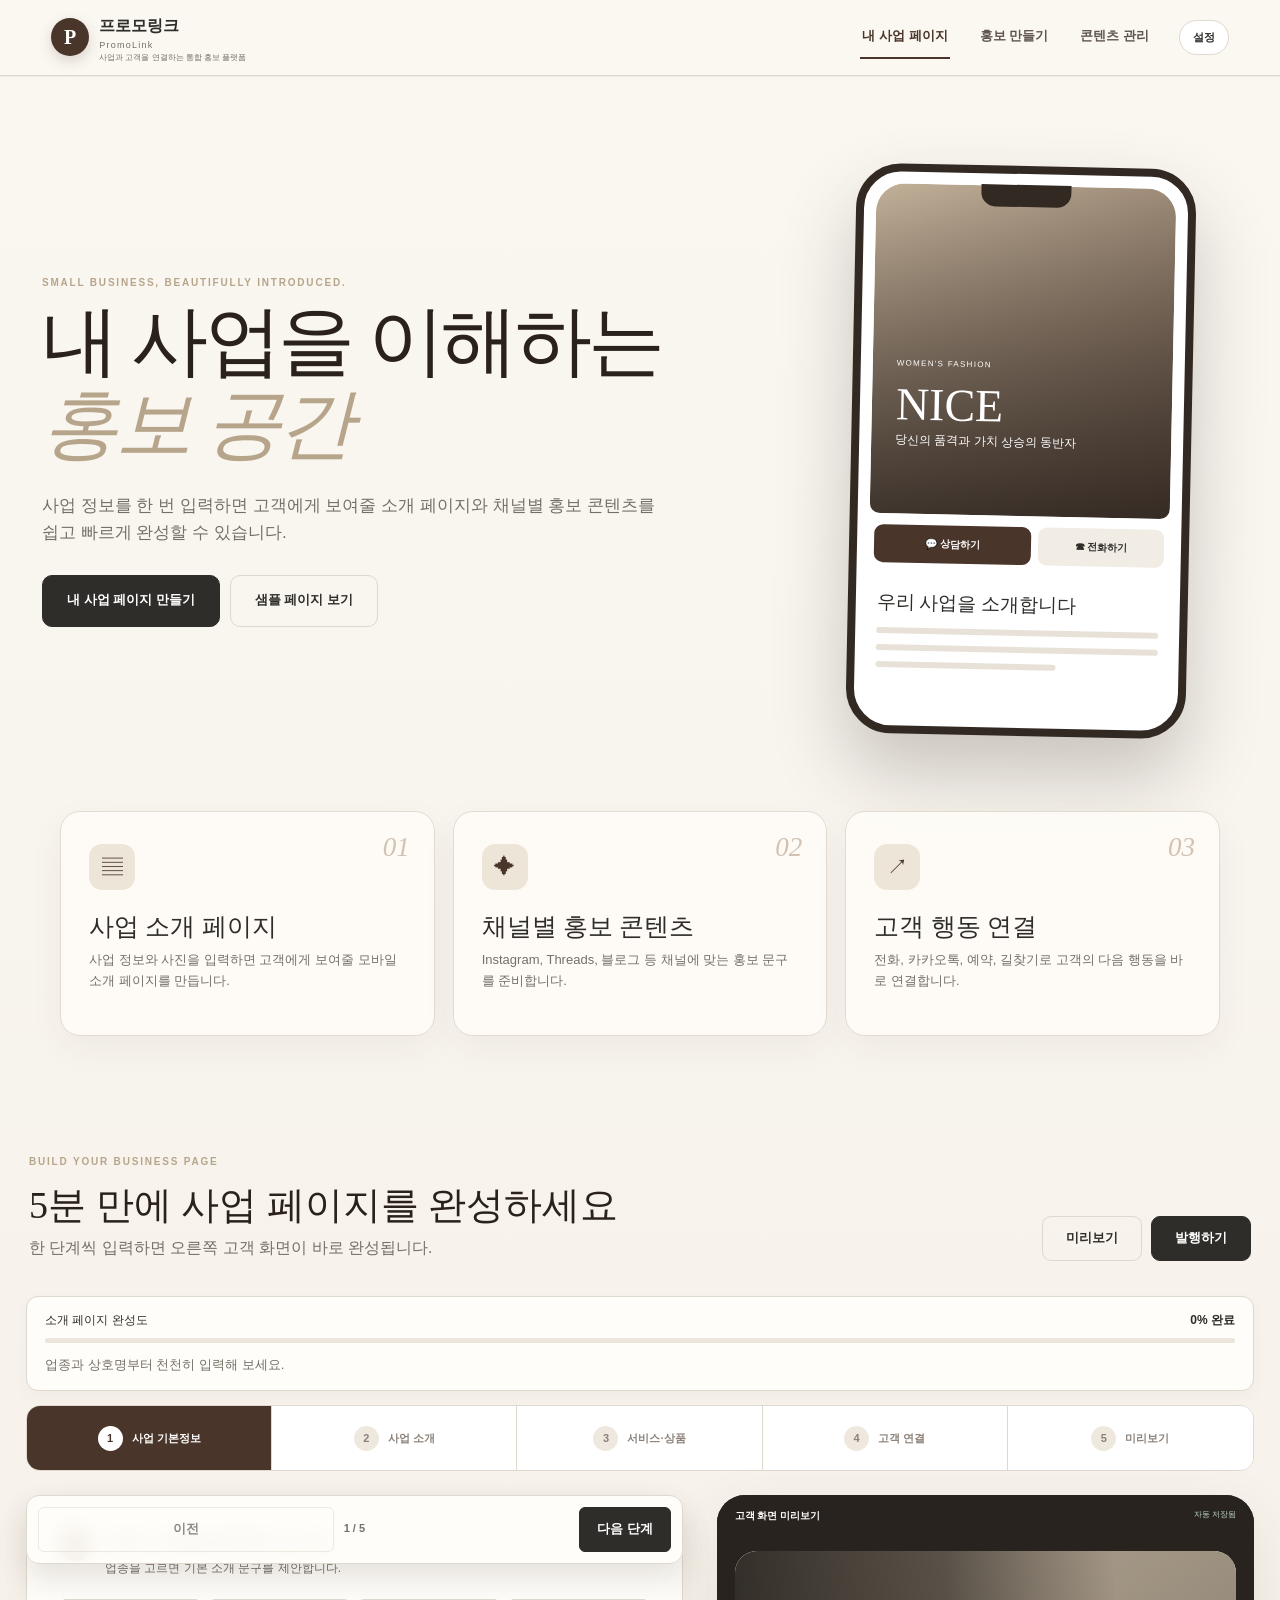
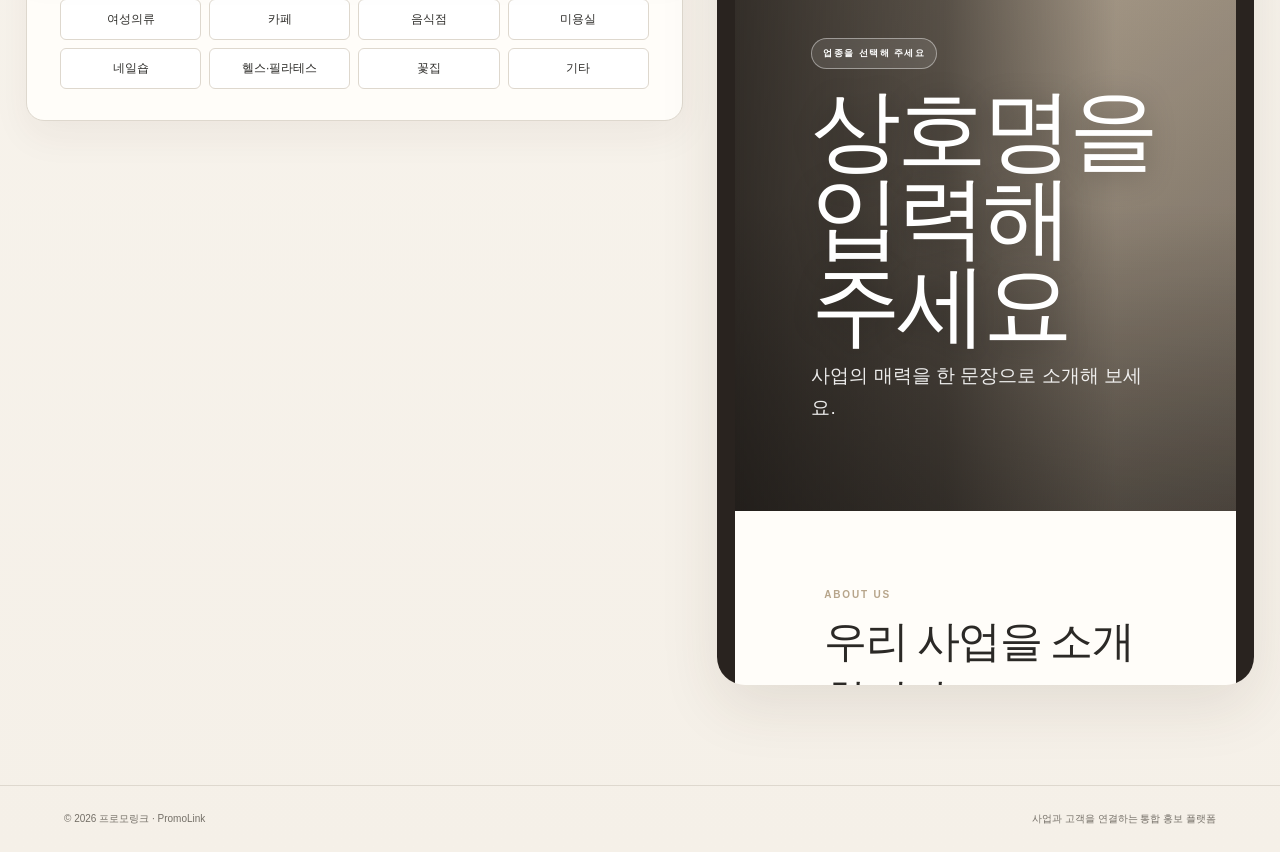
==== nice-ph-new/index.html @ 9e0d345d "프로모링크 직접 개편본" ====
<!doctype html>
<html lang="ko">
<head>
  <meta charset="utf-8">
  <meta name="viewport" content="width=device-width, initial-scale=1">
  <meta name="description" content="사업 페이지 제작부터 홍보 콘텐츠 작성, 채널별 배포 준비와 고객 연결까지 관리하는 소상공인 통합 홍보 플랫폼입니다.">
  <title>프로모링크 | 사업과 고객을 연결하는 통합 홍보 플랫폼</title>
  <link rel="stylesheet" href="style.css">
</head>
<body>
  <header class="site-header" id="adminHeader">
    <a class="brand" href="#business" aria-label="프로모링크"><span class="brand-mark">P</span><span><strong>프로모링크</strong><small>PromoLink</small><em>사업과 고객을 연결하는 통합 홍보 플랫폼</em></span></a>
    <nav class="header-nav" aria-label="관리자 메뉴">
      <a href="#business" data-route="business">내 사업 페이지</a>
      <a href="#promotion" data-route="promotion">홍보 만들기</a>
      <a href="#posts" data-route="posts">콘텐츠 관리</a>
      <button type="button" class="nav-settings" id="openSettings" aria-label="설정 열기">설정</button>
    </nav>
  </header>

  <div class="completion-bar" id="completionBar" hidden>
    <a class="brand compact" href="#preview"><span class="brand-mark">P</span><strong>프로모링크</strong></a>
    <span class="preview-status"><i></i> 관리자 미리보기 · 아직 공개되지 않았습니다</span>
    <div class="completion-actions">
      <button type="button" class="button" id="backToEditor">편집으로 돌아가기</button>
    </div>
  </div>
  <header class="public-header" id="publicHeader" hidden>
    <a class="public-brand" href="#publicTop"><span class="footer-logo-mark" id="publicLogoMark">P</span><strong id="publicBrandName">프로모링크</strong></a>
    <nav aria-label="고객용 메뉴"><a href="#previewAbout">소개</a><a href="#previewProductsSection">상품·서비스</a><a href="#previewNewsSection">소식</a><a href="#previewInfoSection">이용 안내</a></nav>
  </header>

  <main>
    <section class="admin-view business-view" id="businessView">
      <section class="intro">
        <div>
          <p class="eyebrow">Small business, beautifully introduced.</p>
          <h1>내 사업을 이해하는<br><em>홍보 공간</em></h1>
          <p>사업 정보를 한 번 입력하면 고객에게 보여줄 소개 페이지와 채널별 홍보 콘텐츠를 쉽고 빠르게 완성할 수 있습니다.</p>
          <div class="hero-buttons"><a class="button" href="#builder">내 사업 페이지 만들기</a><a class="button secondary" href="#preview">샘플 페이지 보기</a></div>
        </div>
        <div class="hero-phone" aria-label="완성될 사업 페이지 예시">
          <div class="phone-speaker"></div>
          <div class="phone-hero"><span>WOMEN'S FASHION</span><strong>NICE</strong><p>당신의 품격과 가치 상승의 동반자</p></div>
          <div class="phone-actions"><span>💬 상담하기</span><span>☎ 전화하기</span></div>
          <div class="phone-copy"><b>우리 사업을 소개합니다</b><i></i><i></i><i class="short"></i></div>
        </div>
      </section>

      <section class="value-section" aria-label="프로모링크 핵심 기능">
        <article><span>01</span><div class="value-icon">▤</div><h2>사업 소개 페이지</h2><p>사업 정보와 사진을 입력하면 고객에게 보여줄 모바일 소개 페이지를 만듭니다.</p></article>
        <article><span>02</span><div class="value-icon">✦</div><h2>채널별 홍보 콘텐츠</h2><p>Instagram, Threads, 블로그 등 채널에 맞는 홍보 문구를 준비합니다.</p></article>
        <article><span>03</span><div class="value-icon">↗</div><h2>고객 행동 연결</h2><p>전화, 카카오톡, 예약, 길찾기로 고객의 다음 행동을 바로 연결합니다.</p></article>
      </section>

      <section class="builder" id="builder">
        <header class="section-heading">
          <div><p class="eyebrow">BUILD YOUR BUSINESS PAGE</p><h2>5분 만에 사업 페이지를 완성하세요</h2><p>한 단계씩 입력하면 오른쪽 고객 화면이 바로 완성됩니다.</p></div>
          <div class="utility-actions">
            <button type="button" class="button secondary" id="viewCompletedPage">미리보기</button>
            <button type="button" class="button" id="openPublish">발행하기</button>
          </div>
        </header>
        <div class="progress-card"><div><span>소개 페이지 완성도</span><strong id="progressPercent">0% 완료</strong></div><div class="progress-track"><i id="progressBar"></i></div><small id="progressHint">업종과 상호명을 입력하면 시작됩니다.</small></div>
        <nav class="editor-stepper" id="editorStepper" aria-label="사업 페이지 만들기 단계">
          <button type="button" class="active" data-step-target="1"><b>1</b><span>사업 기본정보</span></button>
          <button type="button" data-step-target="2"><b>2</b><span>사업 소개</span></button>
          <button type="button" data-step-target="3"><b>3</b><span>서비스·상품</span></button>
          <button type="button" data-step-target="4"><b>4</b><span>고객 연결</span></button>
          <button type="button" data-step-target="5"><b>5</b><span>미리보기</span></button>
        </nav>

        <div class="workspace">
          <form class="editor" id="businessForm">
            <section class="form-section" data-editor-step="1">
              <div class="form-title"><span>01</span><div><h3>어떤 사업을 운영하시나요?</h3><p>업종을 고르면 기본 소개 문구를 제안합니다.</p></div></div>
              <fieldset class="choice-grid" id="industryOptions"><legend class="sr-only">업종</legend></fieldset>
            </section>

            <section class="form-section" data-editor-step="2" hidden>
              <div class="form-title"><span>02</span><div><h3>사업의 첫인상을 적어주세요</h3><p>고객이 가장 먼저 보게 되는 정보입니다.</p></div></div>
              <button type="button" class="interview-entry" id="aiInterview"><span>✦</span><strong>질문에 답하며 소개 작성하기</strong><small>AI 인터뷰 체험 · 규칙 기반</small></button>
              <div class="field-grid two">
                <label class="field"><span>상호명 <b>*</b></span><input name="businessName" maxlength="40" placeholder="예: NICE"></label>
                <label class="field"><span>한 줄 소개</span><input name="tagline" maxlength="90" placeholder="사업의 매력을 한 문장으로"></label>
              </div>
              <label class="field"><span>사업 소개</span><textarea name="description" rows="5" placeholder="경험, 전문 분야, 고객에게 전하고 싶은 이야기를 적어주세요."></textarea></label>
              <label class="upload-field"><span>대표 이미지</span><span class="upload-box">＋ <strong>사진 선택</strong><small>긴 변 1600px 이하로 자동 최적화</small></span><input type="file" id="heroImageFile" accept="image/*"></label>
              <div class="image-control" id="heroImageControl" hidden><img id="heroThumb" alt=""><select id="heroImageFit"><option value="cover">화면 채우기</option><option value="contain">전체 이미지 보기</option><option value="original">원본 비율</option></select><button type="button" data-remove-image="hero">삭제</button></div>
              <label class="upload-field"><span>서브 이미지 <small>(여러 장)</small></span><span class="upload-box">＋ <strong>사진 여러 장 선택</strong><small>각 이미지의 표시 방식을 선택할 수 있습니다.</small></span><input type="file" id="subImageFiles" accept="image/*" multiple></label>
              <div class="image-list" id="subImageList"></div>
              <p class="status-note" id="imageOptimizationStatus" role="status">업로드 이미지는 자동으로 최적화됩니다.</p>
              <label class="upload-field"><span>업체 로고 <small>(선택)</small></span><span class="upload-box">＋ <strong>로고 선택</strong><small>미등록 시 업체명 첫 글자로 자동 생성</small></span><input type="file" id="logoImageFile" accept="image/*"></label>
              <div class="image-control" id="logoImageControl" hidden><img id="logoThumb" alt="업체 로고"><button type="button" data-remove-image="logo">삭제</button></div>
            </section>

            <section class="form-section" data-editor-step="3" hidden>
              <div class="form-title"><span>03</span><div><h3>주요 상품 또는 서비스</h3><p>필요한 만큼 추가하고 순서를 바꿀 수 있습니다.</p></div></div>
              <div id="productFields"></div>
              <button type="button" class="add-button" id="addProduct">＋ 상품 추가</button>
            </section>

            <section class="form-section" data-editor-step="3" hidden>
              <div class="form-title"><span>04</span><div><h3>우리 사업의 강점</h3><p>고객이 선택해야 할 이유를 짧게 적어주세요.</p></div></div>
              <div class="suggestion-chips" id="strengthSuggestions"><button type="button" data-strength-suggestion="오랜 경험">오랜 경험</button><button type="button" data-strength-suggestion="합리적인 가격">합리적인 가격</button><button type="button" data-strength-suggestion="맞춤 서비스">맞춤 서비스</button><button type="button" data-strength-suggestion="빠른 응대">빠른 응대</button></div>
              <div id="strengthFields"></div>
              <button type="button" class="add-button" id="addStrength">＋ 강점 추가</button>
            </section>

            <section class="form-section" data-editor-step="4" hidden>
              <div class="form-title"><span>05</span><div><h3>이용 안내</h3><p>입력하지 않은 정보는 고객 페이지에 표시하지 않습니다.</p></div></div>
              <div class="field-grid two">
                <label class="field"><span>주소</span><input name="address" placeholder="서울시 중구 ..."></label>
                <label class="field"><span>전화번호</span><input name="phone" type="tel" placeholder="02-1234-5678"></label>
                <label class="field"><span>서비스 지역</span><input name="serviceArea" placeholder="예: 서울 전 지역 / 전국 택배"></label>
                <label class="field"><span>대표자명</span><input name="representativeName" placeholder="예: 김나이스"></label>
                <label class="field"><span>사업자등록번호</span><input name="businessNumber" placeholder="000-00-00000"></label>
              </div>
              <div class="hours-editor">
                <span>영업시간</span>
                <div class="field-grid two">
                  <label class="field"><small>오픈</small><input name="openTime" type="time"></label>
                  <label class="field"><small>마감</small><input name="closeTime" type="time"></label>
                </div>
                <label class="check"><input name="closesNextDay" type="checkbox"><span>마감 시간이 다음날 새벽입니다</span></label>
                <label class="field"><small>추가 안내</small><input name="hoursNote" placeholder="예: 일요일 휴무"></label>
              </div>
            </section>

            <section class="form-section" data-editor-step="4" hidden>
              <div class="form-title"><span>06</span><div><h3>고객 행동 버튼</h3><p>종류를 고르면 아이콘과 기본 이름을 자동으로 제안합니다.</p></div></div>
              <div class="action-recommendation"><div><strong>업종 추천 조합</strong><p id="actionRecommendationText">업종을 선택하면 고객에게 필요한 버튼을 추천합니다.</p></div><button type="button" class="button secondary" id="applyActionRecommendation">추천 적용</button></div>
              <div id="actionFields"></div>
              <button type="button" class="add-button" id="addAction">＋ 연결 버튼 추가 <small>최대 5개</small></button>
              <p class="field-help">대표 버튼 1개와 보조 버튼 최대 4개가 고객 페이지에 한 번만 표시됩니다.</p>
            </section>

            <section class="form-section final-step" data-editor-step="5" hidden>
              <div class="form-title"><span>05</span><div><h3>고객에게 보일 페이지를 확인하세요</h3><p>오른쪽 화면에서 전체 구성을 확인한 뒤 미리보기 또는 발행을 선택하세요.</p></div></div>
              <div class="final-summary"><strong id="finalBusinessName">내 사업 페이지</strong><p>필요한 내용은 이전 단계로 돌아가 바로 수정할 수 있습니다.</p><button type="button" class="button full" id="mobilePreviewButton">전체 화면 미리보기</button></div>
            </section>
            <div class="step-actions"><button type="button" class="button secondary" id="previousEditorStep">이전</button><span id="editorStepStatus">1 / 5</span><button type="button" class="button" id="nextEditorStep">다음 단계</button></div>
          </form>

          <aside class="preview-panel">
            <div class="preview-toolbar"><strong>고객 화면 미리보기</strong><small id="saveStatus">자동 저장됨</small></div>
            <div class="device-frame">
            <article class="landing-preview" id="landingPreview">
              <section class="preview-hero">
                <span id="publicTop"></span><div class="preview-hero-image placeholder" id="previewHeroImage"></div><div class="hero-shade"></div>
                <div class="preview-hero-content"><span id="previewIndustry">업종을 선택해 주세요</span><h2 id="previewName">상호명을 입력해 주세요</h2><p id="previewTagline">사업의 매력을 한 문장으로 소개해 보세요.</p></div>
              </section>
              <section class="quick-connect" id="previewCtaSection" hidden>
                <div class="quick-connect-heading"><div><p class="preview-kicker">QUICK CONNECT</p><h3>원하는 방법으로 바로 연결하세요</h3></div><span id="actionCountBadge">0개의 연결</span></div>
                <div class="cta-buttons" id="previewCtas"></div>
              </section>
              <section class="preview-section" id="previewAbout"><p class="preview-kicker">ABOUT US</p><h3>우리 사업을 소개합니다</h3><p class="preline" id="previewDescription"></p></section>
              <section class="preview-gallery" id="previewGallery" hidden></section>
              <section class="preview-section" id="previewProductsSection"><p class="preview-kicker">PRODUCTS &amp; SERVICES</p><h3>주요 상품 및 서비스</h3><div class="product-cards" id="previewProductCards"></div></section>
              <section class="preview-section" id="previewStrengthsSection"><p class="preview-kicker">WHY CHOOSE US</p><h3>우리의 특별한 강점</h3><div class="strength-list" id="previewStrengths"></div></section>
              <section class="preview-section news-section" id="previewNewsSection"><p class="preview-kicker">NEWS</p><div class="title-row"><h3>새로운 소식</h3><button type="button" class="text-button" id="openBoard">소식 더 보기 →</button></div><div class="post-cards" id="previewPostCards"></div></section>
              <section class="preview-section" id="previewInfoSection"><p class="preview-kicker">INFORMATION</p><h3>이용 안내</h3><div class="info-list" id="previewInfo"></div></section>
              <footer class="customer-footer">
                <div class="footer-main">
                  <div class="footer-identity"><div class="footer-logo" id="previewFooterLogo"><span class="footer-logo-mark">P</span></div><div><strong id="previewFooterName">업체명</strong><p id="previewFooterTagline">내 사업을 필요한 고객에게 연결합니다</p></div></div>
                  <div class="footer-actions" id="previewFooterActions"></div>
                </div>
                <div class="footer-details" id="previewFooterDetails"></div>
                <div class="footer-legal"><span id="previewBusinessInfo"></span><span><span id="previewCopyright">© 2026 업체명. All rights reserved.</span><small class="made-with">Made with PromoLink</small></span></div>
              </footer>
              <div class="mobile-contact" id="mobileContact" hidden></div>
            </article>
            </div>
          </aside>
        </div>
      </section>
    </section>

    <section class="admin-view promotion-view" id="promotionView" hidden>
      <div class="page-shell">
        <header class="page-heading"><p class="eyebrow">PROMOLINK PROMOTION HUB</p><h1>사업 정보로 만드는<br><em>채널별 홍보글</em></h1><p>프로모링크로 고객에게 더 쉽게 연결하세요. 한 번 입력하고 채널에 맞는 문구와 사진을 준비할 수 있습니다.</p></header>
        <ol class="step-nav"><li class="active">1. 홍보 내용 입력</li><li>2. 채널별 결과 확인</li><li>3. 복사·게시·보관</li></ol>
        <section class="panel">
          <div class="form-title"><span>01</span><div><h2>무엇을 홍보하시나요?</h2><p>핵심만 적으면 현재 사업 정보를 함께 활용합니다.</p></div></div>
          <div class="field-grid two">
            <label class="field"><span>홍보 목적</span><select id="promoPurpose"><option>신상품 알리기</option><option>고객 문의</option><option>매장 방문</option><option>예약</option><option>이벤트</option><option>재방문</option><option>브랜드 소개</option></select></label>
            <label class="field"><span>흥미 유발 방식</span><select id="promoHook"><option>질문형</option><option>공감형</option><option>혜택형</option><option>비교형</option><option>후기형</option><option>한정형</option><option>이야기형</option></select></label>
            <label class="field"><span>대상 고객</span><input id="promoAudience" placeholder="예: 특별한 날의 드레스를 찾는 고객"></label>
          </div>
          <label class="field"><span>핵심 내용</span><textarea id="promoCore" rows="4" placeholder="꼭 알리고 싶은 내용을 적어주세요."></textarea></label>
          <div class="field-grid two">
            <label class="field"><span>상품 또는 서비스</span><input id="promoProduct" placeholder="예: 여름 신상 원피스"></label>
            <label class="field"><span>강조할 장점</span><input id="promoBenefit" placeholder="예: 체형별 맞춤 추천"></label>
            <label class="field"><span>행동 유도</span><input id="promoCta" placeholder="예: 지금 매장에 방문해 보세요"></label>
            <label class="field" hidden><span>사진 선택</span><select id="promoPhoto"><option value="">사진 없음</option></select></label>
          </div>
          <section class="promotion-photo-panel" aria-labelledby="promotionPhotoTitle">
            <div class="title-row"><div><p class="eyebrow">PROMOTION PHOTOS</p><h3 id="promotionPhotoTitle">홍보사진</h3><p>업로드하거나 이미 등록한 사진을 골라 채널별 홍보글에 함께 사용하세요.</p></div><strong id="promotionImageCapacity">0KB 사용</strong></div>
            <div class="promotion-photo-tools">
              <label class="upload-field compact-upload"><span>새 이미지 업로드</span><span class="upload-box">＋ <strong>여러 장 선택</strong><small>업로드 즉시 자동 압축</small></span><input type="file" id="promotionImageFiles" accept="image/*" multiple></label>
              <div class="source-picker"><label class="field"><span>기존 이미지 가져오기</span><select id="promotionImageSource"><option value="">이미지를 선택하세요</option></select></label><button type="button" class="button secondary" id="addPromotionSource">사진 추가</button></div>
            </div>
            <p class="status-note" id="promotionImageStatus" role="status">홍보사진은 대표 이미지, 순서, 설명과 함께 임시저장됩니다.</p>
            <div class="promotion-image-list" id="promotionImageList"></div>
          </section>
          <fieldset class="tone-options"><legend>말투 선택</legend><label><input type="radio" name="promoTone" value="친근하게" checked><span>친근하게</span></label><label><input type="radio" name="promoTone" value="전문적으로"><span>전문적으로</span></label><label><input type="radio" name="promoTone" value="감성적으로"><span>감성적으로</span></label><label><input type="radio" name="promoTone" value="간결하게"><span>간결하게</span></label><label><input type="radio" name="promoTone" value="판매 중심"><span>판매 중심</span></label></fieldset>
          <button type="button" class="button large" id="generatePromo">채널별 홍보글 만들기</button>
        </section>
        <section class="results-section">
          <div class="title-row"><div><p class="eyebrow">CHANNEL CONTENT</p><h2>채널별 결과</h2></div><span id="generationStatus">내용을 입력하고 홍보글을 만들어 보세요.</span></div>
          <div class="promo-grid" id="promoResults"></div>
          <div class="result-actions"><button type="button" class="button" id="savePromotion">홍보글 보관함에 저장</button></div>
        </section>
        <section class="panel archive-section"><div class="title-row"><div><p class="eyebrow">ARCHIVE</p><h2>홍보글 보관함</h2></div></div><div id="promotionArchive" class="archive-list"></div></section>
        <section class="panel comments-section">
          <div class="title-row"><div><p class="eyebrow">COMMENT CENTER</p><h2>댓글센터</h2></div><button type="button" class="button secondary" id="loadDemoComments">데모 댓글 불러오기</button></div>
          <p class="notice">외부 SNS 댓글 자동 수집은 플랫폼 계정 연결 후 제공될 예정입니다.</p>
          <div id="commentList" class="comment-list"></div>
        </section>
      </div>
    </section>

    <section class="admin-view posts-view" id="postsView" hidden>
      <div class="page-shell">
        <header class="page-heading"><p class="eyebrow">WEBSITE BOARD</p><h1>홈페이지 게시물 관리</h1><p>작성한 게시물은 저장 즉시 고객용 랜딩페이지 소식 영역에 반영됩니다.</p></header>
        <section class="panel">
          <div class="title-row"><div><h2>노출 카테고리</h2><p>고객 페이지에 보여줄 카테고리만 선택하세요.</p></div><div class="category-checks" id="categoryVisibility"></div></div>
        </section>
        <section class="panel post-editor-panel">
          <div class="form-title"><span>01</span><div><h2 id="postFormTitle">새 게시물 작성</h2><p>제목과 본문만으로도 저장할 수 있습니다.</p></div></div>
          <form id="postForm">
            <input type="hidden" id="postId">
            <div class="field-grid two">
              <label class="field"><span>카테고리</span><select id="postCategory"></select></label>
              <label class="field"><span>작성일</span><input id="postDate" type="date"></label>
            </div>
            <label class="field"><span>제목</span><input id="postTitle" required maxlength="100"></label>
            <label class="field"><span>본문</span><textarea id="postBody" rows="7"></textarea></label>
            <div class="field-grid two">
              <label class="upload-field"><span>대표 이미지</span><span class="upload-box">＋ <strong>사진 선택</strong></span><input type="file" id="postHeroFile" accept="image/*"></label>
              <label class="upload-field"><span>추가 이미지</span><span class="upload-box">＋ <strong>여러 장 선택</strong></span><input type="file" id="postExtraFiles" accept="image/*" multiple></label>
            </div>
            <div id="postImagePreview" class="image-list"></div>
            <div class="field-grid two">
              <label class="field"><span>버튼명</span><input id="postButtonLabel" placeholder="자세히 보기"></label>
              <label class="field"><span>연결 링크</span><input id="postButtonUrl" type="url" placeholder="https://"></label>
            </div>
            <label class="check"><input id="postPublic" type="checkbox" checked><span>고객 페이지에 공개</span></label>
            <div class="form-actions"><button class="button" type="submit">게시물 저장</button><button class="button secondary" type="button" id="cancelPostEdit">수정 취소</button><button class="text-button" type="button" id="loadSamplePosts">예시 게시물 불러오기</button></div>
          </form>
        </section>
        <section class="panel"><div class="title-row"><h2>저장된 게시물</h2><span id="postCount"></span></div><div id="postManagerList" class="manager-list"></div></section>
      </div>
    </section>

    <div class="modal" id="boardModal" hidden><div class="modal-card wide"><button class="modal-close" data-close-modal="boardModal" aria-label="닫기">×</button><p class="eyebrow">ALL NEWS</p><h2>전체 소식</h2><div class="category-tabs" id="boardTabs"></div><div class="post-cards all-posts" id="boardList"></div></div></div>
    <div class="modal" id="postDetailModal" hidden><article class="modal-card post-detail"><button class="modal-close" data-close-modal="postDetailModal" aria-label="닫기">×</button><div id="postDetail"></div></article></div>
    <div class="modal" id="publishModal" hidden><div class="modal-card"><button class="modal-close" data-close-modal="publishModal" aria-label="닫기">×</button><p class="eyebrow">PUBLISH TO WEBSITE</p><h2>홈페이지 게시판에 등록</h2><div class="field-grid two"><label class="field"><span>카테고리</span><select id="publishCategory"></select></label><label class="field"><span>게시일</span><input id="publishDate" type="date"></label></div><label class="field"><span>제목</span><input id="publishTitle"></label><label class="field"><span>대표 이미지</span><select id="publishPhoto"><option value="">사진 없음</option></select></label><label class="check"><input id="publishPublic" type="checkbox" checked><span>공개</span></label><div class="field-grid two"><label class="field"><span>행동 버튼명</span><input id="publishButtonLabel"></label><label class="field"><span>연결 링크</span><input id="publishButtonUrl"></label></div><button type="button" class="button full" id="confirmPublish">게시판에 등록</button></div></div>
    <div class="modal" id="interviewModal" hidden><div class="modal-card interview-modal-card"><button class="modal-close" data-close-modal="interviewModal" aria-label="닫기">×</button><p class="eyebrow">GUIDED INTERVIEW</p><h2>AI 인터뷰 체험</h2><p class="notice">실제 AI가 아닌 규칙 기반 인터뷰입니다. 다섯 질문의 답을 기존 입력란에 정리해 드립니다.</p><div class="interview-step" id="interviewStep"></div><div class="interview-navigation"><button type="button" class="button secondary" id="interviewPrev">이전</button><span id="interviewCounter">1 / 5</span><button type="button" class="button" id="interviewNext">다음</button></div></div></div>
    <div class="modal" id="pagePublishModal" hidden><div class="modal-card wide publish-page-modal"><button class="modal-close" data-close-modal="pagePublishModal" aria-label="닫기">×</button><p class="eyebrow">PUBLISH PAGE</p><h2>사업 페이지 발행</h2><div class="publish-layout"><div><div class="field-grid two"><label class="field"><span>페이지 제목</span><input id="pageTitle" maxlength="70"></label><label class="field"><span>핵심 키워드</span><input id="pageKeywords" placeholder="쉼표로 구분"></label></div><label class="field"><span>검색 설명</span><textarea id="pageDescription" rows="3" maxlength="160"></textarea></label><div class="field-grid two"><label class="field"><span>대표 이미지</span><select id="pagePublishImage"><option value="hero">현재 대표 이미지</option><option value="">이미지 없음</option></select></label><label class="field"><span>공개 범위</span><select id="pageVisibility"><option value="public">전체 공개</option><option value="unlisted">링크를 아는 사람만</option><option value="private">비공개</option></select></label></div><label class="field"><span>공개 주소 미리보기</span><input id="pageUrlPreview" readonly></label></div><aside class="publish-checklist"><h3>발행 전 체크리스트</h3><div id="publishChecklist"></div><p id="publishWarning" class="status-note"></p></aside></div><label class="check"><input id="publishDespiteMissing" type="checkbox"><span>누락 항목을 확인했으며 현재 내용으로 발행합니다.</span></label><button type="button" class="button full" id="confirmPagePublish">발행하기</button></div></div>
    <div class="modal" id="publishCompleteModal" hidden><div class="modal-card publish-complete"><p class="eyebrow">PUBLISHED</p><h2>사업 페이지를 발행했습니다</h2><p id="publishedUrlText" class="published-url"></p><div class="qr-wrap"><img id="publishedQr" alt="공개 페이지 QR 코드"><small>QR 코드는 브라우저에서 안전하게 생성했습니다.</small></div><div class="publish-complete-actions"><a class="button" id="openPublishedPage" target="_blank" rel="noopener">공개 페이지 열기</a><button type="button" class="button secondary" id="copyPublishedLink">링크 복사</button><button type="button" class="button secondary" id="continueEditing">계속 수정</button></div></div></div>
    <div class="modal" id="settingsModal" hidden><div class="modal-card settings-modal"><button class="modal-close" data-close-modal="settingsModal" aria-label="닫기">×</button><p class="eyebrow">SETTINGS</p><h2>설정</h2><section class="settings-section"><h3>데이터 관리</h3><p>현재 브라우저에 저장된 작업을 백업하거나 복원할 수 있습니다.</p><div class="settings-actions"><button type="button" class="button secondary" id="saveDraft">지금 임시저장</button><button type="button" class="button secondary" id="loadSample">NICE 샘플 불러오기</button><button type="button" class="button secondary" id="exportData">JSON 백업</button><button type="button" class="button secondary" id="importData">JSON 불러오기</button><input type="file" id="importDataFile" accept=".json,application/json" hidden><button type="button" class="text-button danger" id="resetAll">전체 데이터 초기화</button></div><p class="notice">모든 데이터는 현재 브라우저의 localStorage에 저장됩니다. 다른 기기와 자동 동기화되지 않습니다.</p></section></div></div>
  </main>
  <nav class="mobile-admin-nav" aria-label="모바일 관리자 메뉴"><a href="#business" data-route="business"><span>⌂</span>사업 페이지</a><a href="#promotion" data-route="promotion"><span>✦</span>홍보 만들기</a><a href="#posts" data-route="posts"><span>▤</span>콘텐츠</a><button type="button" data-open-settings><span>⚙</span>설정</button></nav>
  <footer class="site-footer"><span>© 2026 프로모링크 · PromoLink</span><span>사업과 고객을 연결하는 통합 홍보 플랫폼</span></footer>
  <div class="toast" id="toast" role="status" aria-live="polite"></div>
  <script src="app.js"></script>
</body>
</html>
---- nice-ph-new/style.css ----
:root{--ivory:#f7f3ec;--paper:#fffdf9;--beige:#dfd2bf;--sand:#b7a58b;--charcoal:#2e2d2a;--muted:#746f67;--line:#ded8ce;--green:#355c4d;--danger:#9d4b43;--shadow:0 20px 55px rgba(50,44,35,.10);--radius:14px}
*{box-sizing:border-box}html{scroll-behavior:smooth}body{margin:0;background:var(--ivory);color:var(--charcoal);font-family:Arial,"Noto Sans KR",sans-serif;line-height:1.6}button,input,textarea,select{font:inherit;color:inherit}button,a{transition:.18s ease}button{cursor:pointer}button:disabled{cursor:not-allowed;opacity:.55}a{color:inherit;text-decoration:none}.sr-only{position:absolute;width:1px;height:1px;padding:0;margin:-1px;overflow:hidden;clip:rect(0,0,0,0);white-space:nowrap;border:0}[hidden]{display:none!important}
.site-header,.completion-bar{position:sticky;top:0;z-index:40;display:flex;align-items:center;justify-content:space-between;min-height:72px;padding:10px clamp(18px,4vw,64px);background:rgba(247,243,236,.94);border-bottom:1px solid var(--line);backdrop-filter:blur(12px)}.brand{display:flex;align-items:center;gap:10px}.brand-mark{display:grid;place-items:center;width:38px;height:38px;border-radius:50%;background:var(--charcoal);color:#fff;font:bold 20px Georgia}.brand strong,.brand small{display:block}.brand small{font-size:9px;letter-spacing:.14em;color:var(--muted)}.header-nav{display:flex;gap:28px}.header-nav a{font-size:13px;font-weight:700;padding:10px 2px;border-bottom:2px solid transparent}.header-nav a.active{border-color:var(--charcoal)}.completion-actions,.utility-actions,.form-actions,.result-actions{display:flex;gap:9px;align-items:center;flex-wrap:wrap}
.button,.add-button{display:inline-flex;align-items:center;justify-content:center;border:1px solid var(--charcoal);border-radius:6px;background:var(--charcoal);color:#fff;padding:11px 17px;font-weight:700;font-size:13px}.button:hover,.add-button:hover{transform:translateY(-1px);box-shadow:0 7px 18px rgba(46,45,42,.18)}.button.secondary{background:transparent;color:var(--charcoal);border-color:var(--line)}.button.large{padding:15px 26px;margin-top:16px}.button.full{width:100%}.text-button{border:0;background:none;padding:7px;color:var(--muted);font-weight:700;font-size:12px}.text-button:hover{color:var(--charcoal)}.text-button.danger{color:var(--danger)}
.intro{max-width:1240px;margin:auto;padding:90px 34px 70px;display:grid;grid-template-columns:1.15fr .85fr;align-items:center;gap:70px}.eyebrow,.preview-kicker{margin:0 0 10px;color:var(--sand);font-size:10px;font-weight:900;letter-spacing:.18em;text-transform:uppercase}.intro h1,.page-heading h1{font:normal clamp(44px,6vw,76px)/1.08 Georgia,serif;margin:10px 0 25px}.intro h1 em,.page-heading h1 em{color:var(--sand);font-weight:normal}.intro>div>p:not(.eyebrow){max-width:620px;color:var(--muted);font-size:17px;margin-bottom:28px}.intro-card{min-height:360px;padding:50px;border-radius:120px 120px 12px 12px;background:linear-gradient(145deg,#cab9a2,#857461);color:white;display:flex;flex-direction:column;justify-content:flex-end;box-shadow:var(--shadow)}.intro-card span{font:italic 64px Georgia}.intro-card strong{font-size:18px}
.builder{max-width:1480px;margin:auto;padding:68px 26px 100px}.section-heading,.page-heading{display:flex;justify-content:space-between;align-items:flex-end;gap:28px;margin-bottom:25px}.section-heading h2,.page-shell h2{margin:4px 0;font:normal 34px Georgia,serif}.section-heading>div>p:last-child,.page-heading>p{margin:0;color:var(--muted)}.progress-card{max-width:630px;margin:0 0 22px;padding:14px 18px;background:var(--paper);border:1px solid var(--line);border-radius:10px}.progress-card>div:first-child{display:flex;justify-content:space-between;font-size:12px}.progress-card small{color:var(--muted)}.progress-track{height:5px;margin:8px 0;background:#ebe5db;border-radius:9px;overflow:hidden}.progress-track i{display:block;height:100%;width:0;background:var(--green);transition:width .2s}
.workspace{display:grid;grid-template-columns:minmax(460px,1fr) minmax(420px,.9fr);gap:24px;align-items:start}.editor{display:flex;flex-direction:column;gap:16px}.form-section,.panel{padding:26px;background:var(--paper);border:1px solid var(--line);border-radius:var(--radius);box-shadow:0 8px 25px rgba(50,44,35,.04)}.form-title{display:flex;gap:13px;margin-bottom:20px}.form-title>span{display:grid;place-items:center;flex:0 0 34px;height:34px;border-radius:50%;background:var(--charcoal);color:#fff;font:italic 13px Georgia}.form-title h2,.form-title h3{margin:0}.form-title p{margin:2px 0 0;color:var(--muted);font-size:12px}.choice-grid{display:grid;grid-template-columns:repeat(4,1fr);gap:8px;border:0;padding:0}.choice-grid input,.tone-options input{position:absolute;opacity:0}.choice-grid span,.tone-options span{display:block;border:1px solid var(--line);border-radius:6px;text-align:center;padding:10px 6px;background:white;font-size:12px}.choice-grid input:checked+span,.tone-options input:checked+span{border-color:var(--charcoal);background:var(--charcoal);color:#fff}
.field{display:flex;flex-direction:column;gap:6px;margin-bottom:14px}.field>span,.upload-field>span:first-child,.hours-editor>span{font-size:12px;font-weight:800}.field b{color:var(--danger)}.field input,.field textarea,.field select,.hours-editor input,.image-control select{width:100%;border:1px solid var(--line);border-radius:6px;background:#fff;padding:11px 12px;outline:0}.field input:focus,.field textarea:focus,.field select:focus{border-color:var(--sand);box-shadow:0 0 0 3px rgba(183,165,139,.12)}.field textarea{resize:vertical}.field-grid{display:grid;gap:14px}.field-grid.two{grid-template-columns:repeat(2,minmax(0,1fr))}.hours-editor{padding:16px;background:#f8f5ef;border-radius:9px;margin-top:2px}.check{display:flex;align-items:center;gap:8px;font-size:12px;margin:5px 0 13px}
.upload-field{display:block;position:relative;margin:14px 0}.upload-field input{position:absolute;inset:25px 0 0;opacity:0;cursor:pointer}.upload-box{display:flex;align-items:center;gap:8px;min-height:70px;padding:14px;border:1px dashed var(--sand);border-radius:8px;background:#fbf8f2;color:var(--sand)}.upload-box small{margin-left:auto;color:var(--muted)}.image-control,.image-item{display:flex;align-items:center;gap:10px;margin:8px 0;padding:9px;background:#f3eee6;border-radius:8px}.image-control img,.image-item img{width:74px;height:58px;object-fit:cover;border-radius:5px}.image-control select,.image-item select{max-width:160px}.image-control button,.image-item button{margin-left:auto;border:0;background:none;color:var(--danger)}.image-list{display:grid;gap:8px}.status-note,.notice{padding:11px 13px;background:#f2eee7;border-radius:7px;color:var(--muted);font-size:12px}
.repeat-card{position:relative;padding:17px;margin-bottom:12px;border:1px solid var(--line);border-radius:10px;background:#fdfbf7}.repeat-card header{display:flex;justify-content:space-between;align-items:center;margin-bottom:12px}.repeat-card header strong{font:italic 17px Georgia}.card-tools{display:flex;gap:5px}.icon-button{width:32px;height:32px;border:1px solid var(--line);border-radius:5px;background:white}.icon-button.danger{color:var(--danger)}.add-button{width:100%;background:transparent;color:var(--charcoal);border-style:dashed;border-color:var(--sand)}.strength-row{display:grid;grid-template-columns:38px 1fr 34px;gap:8px;margin-bottom:8px}.strength-row span{display:grid;place-items:center;font:italic 16px Georgia;color:var(--sand)}.strength-row input{border:1px solid var(--line);border-radius:6px;padding:10px}.action-type-row{display:grid;grid-template-columns:1fr 1fr;gap:10px}.new-window{margin-top:5px}
.preview-panel{position:sticky;top:88px;overflow:hidden;border:1px solid #ccc2b4;border-radius:12px;background:white;box-shadow:var(--shadow);max-height:calc(100vh - 105px);overflow-y:auto}.preview-toolbar{position:sticky;top:0;z-index:5;display:flex;justify-content:space-between;padding:11px 15px;background:#ece6dd;border-bottom:1px solid #d5cdc1;font-size:10px}.preview-toolbar small{color:var(--green)}.landing-preview{background:#fff}.preview-hero{position:relative;min-height:470px;display:flex;align-items:flex-end;color:#fff}.preview-hero-image,.hero-shade{position:absolute;inset:0}.preview-hero-image{background:#a99b89 center/cover no-repeat}.preview-hero-image.placeholder{background:linear-gradient(145deg,#c7b8a3,#766c60)}.hero-shade{background:linear-gradient(transparent 20%,rgba(0,0,0,.72))}.preview-hero-content{position:relative;z-index:2;padding:45px;width:100%}.preview-hero-content>span{font-size:11px;letter-spacing:.12em}.preview-hero-content h2{font:normal 48px Georgia;margin:6px 0}.preview-hero-content p{max-width:520px}.hero-actions{display:flex;gap:8px;flex-wrap:wrap}.hero-actions a{padding:10px 14px;border:1px solid rgba(255,255,255,.65);border-radius:4px;font-size:11px;background:rgba(255,255,255,.1)}.preview-section{padding:55px 45px}.preview-section:nth-of-type(even){background:#faf7f2}.preview-section h3,.preview-cta h3{font:normal 29px Georgia;margin:4px 0 20px}.preline{white-space:pre-line;color:var(--muted)}.preview-gallery{display:grid;grid-template-columns:repeat(2,1fr);gap:3px;padding:3px}.preview-gallery figure{margin:0;background:#eee;overflow:hidden}.preview-gallery img{display:block;width:100%}.preview-gallery .fit-cover img{height:280px;object-fit:cover}.preview-gallery .fit-contain img{height:280px;object-fit:contain}.preview-gallery .fit-original img{height:auto}.product-cards,.post-cards{display:grid;grid-template-columns:repeat(3,minmax(0,1fr));gap:12px}.product-card,.post-card{overflow:hidden;border:1px solid var(--line);border-radius:8px;background:#fff}.product-image{background:#eee}.product-image img{display:block;width:100%}.product-image.fit-cover img{height:170px;object-fit:cover}.product-image.fit-contain img{height:170px;object-fit:contain}.product-image.fit-original img{height:auto}.product-body,.post-body{padding:14px}.product-body h4,.post-body h4{margin:0 0 5px}.product-body p,.post-body p{margin:0;color:var(--muted);font-size:11px}.product-body strong{display:block;margin-top:10px}.strength-list{display:grid;grid-template-columns:repeat(3,1fr);gap:18px}.strength-item span{font:italic 28px Georgia;color:var(--sand)}.strength-item p{margin:4px 0}.title-row{display:flex;justify-content:space-between;gap:20px;align-items:center;margin-bottom:17px}.post-card{cursor:pointer}.post-card img{width:100%;height:130px;object-fit:cover}.post-meta{font-size:9px;color:var(--sand);font-weight:800}.info-list{display:grid;gap:9px}.info-row{display:grid;grid-template-columns:90px 1fr;padding:10px 0;border-bottom:1px solid var(--line)}.info-row strong{font-size:11px}.preview-cta{text-align:center;padding:50px 35px;background:var(--charcoal);color:#fff}.cta-buttons{display:flex;justify-content:center;flex-wrap:wrap;gap:8px}.action-button{display:inline-flex;align-items:center;gap:7px;padding:10px 13px;border:1px solid #8a857d;border-radius:5px;color:#fff;font-size:11px}.brand-icon{display:grid;place-items:center;min-width:22px;height:22px;border-radius:5px;background:rgba(255,255,255,.13);font-size:10px;font-weight:900}.preview-footer{display:flex;justify-content:space-between;padding:25px 35px;color:var(--muted);font-size:10px}.mobile-contact{position:sticky;bottom:0;z-index:6;padding:10px;background:#fff}.mobile-contact a{display:block;text-align:center;padding:12px;background:var(--charcoal);color:#fff;border-radius:6px}
.page-shell{max-width:1180px;margin:auto;padding:70px 26px 100px}.page-heading{display:block}.page-heading h1{font-size:56px}.step-nav{display:grid;grid-template-columns:repeat(3,1fr);list-style:none;padding:0;margin:0 0 18px}.step-nav li{padding:12px;border-bottom:2px solid var(--line);color:var(--muted);font-size:12px}.step-nav li.active{border-color:var(--charcoal);color:var(--charcoal);font-weight:800}.panel{margin-bottom:18px}.tone-options{border:0;padding:0;display:flex;gap:7px;flex-wrap:wrap}.tone-options legend{font-size:12px;font-weight:800;margin-bottom:7px}.tone-options span{min-width:95px}.results-section{padding:50px 0}.promo-grid{display:grid;grid-template-columns:repeat(2,1fr);gap:14px}.promo-card{display:flex;flex-direction:column;min-height:360px;padding:22px;border:1px solid var(--line);border-radius:12px;background:var(--paper)}.promo-card header{display:flex;justify-content:space-between}.promo-card h3{font:normal 26px Georgia;margin:5px 0}.promo-content{flex:1;white-space:pre-wrap;padding:14px 0;color:#56524c;font-size:13px;outline:0}.promo-content[contenteditable=true]{padding:14px;border:1px solid var(--sand);border-radius:7px;background:white}.promo-actions{display:flex;flex-wrap:wrap;gap:6px}.promo-actions button{border:1px solid var(--line);background:white;border-radius:5px;padding:7px 9px;font-size:10px}.archive-list,.manager-list,.comment-list{display:grid;gap:9px}.archive-item,.manager-item,.comment-item{display:grid;grid-template-columns:1fr auto;gap:15px;padding:14px;border:1px solid var(--line);border-radius:8px;background:#fff}.archive-item p,.manager-item p,.comment-item p{margin:3px 0;color:var(--muted);font-size:11px}.item-actions{display:flex;gap:5px;align-items:center;flex-wrap:wrap}.item-actions button{border:1px solid var(--line);background:#fff;border-radius:5px;padding:6px 8px;font-size:10px}.category-checks,.category-tabs{display:flex;flex-wrap:wrap;gap:7px}.category-checks label,.category-tabs button{border:1px solid var(--line);border-radius:20px;padding:7px 11px;background:#fff;font-size:11px}.category-tabs button.active{background:var(--charcoal);color:#fff}.post-editor-panel{max-width:850px}.modal{position:fixed;inset:0;z-index:70;display:grid;place-items:center;padding:20px;background:rgba(30,28,25,.72)}.modal-card{position:relative;width:min(650px,100%);max-height:90vh;overflow:auto;padding:30px;background:var(--paper);border-radius:12px}.modal-card.wide{width:min(1050px,100%)}.modal-close{position:absolute;right:13px;top:10px;border:0;background:none;font-size:28px}.post-detail-image{width:100%;max-height:460px;object-fit:contain;background:#eee}.post-detail-gallery{display:grid;grid-template-columns:repeat(2,1fr);gap:6px}.post-detail-gallery img{width:100%;height:220px;object-fit:contain;background:#eee}.toast{position:fixed;z-index:100;left:50%;bottom:25px;transform:translate(-50%,15px);padding:11px 17px;border-radius:6px;background:var(--charcoal);color:#fff;font-size:12px;opacity:0;pointer-events:none;transition:.2s}.toast.show{opacity:1;transform:translate(-50%,0)}.site-footer{display:flex;justify-content:space-between;padding:25px 5vw;border-top:1px solid var(--line);color:var(--muted);font-size:10px}
body.preview-mode .site-header,body.preview-mode .site-footer{display:none!important}body.preview-mode .completion-bar{display:flex!important}body.preview-mode .business-view>.intro,body.preview-mode .builder>.section-heading,body.preview-mode .builder>.progress-card,body.preview-mode .editor{display:none!important}body.preview-mode .builder{max-width:none;padding:0}body.preview-mode .workspace{display:block}body.preview-mode .preview-panel{display:block;position:static;max-height:none;border:0;border-radius:0;box-shadow:none}body.preview-mode .preview-toolbar{display:none}body.preview-mode .landing-preview{max-width:none}body.preview-mode .preview-hero{min-height:78vh}body.preview-mode .preview-hero-content{padding:8vw}body.preview-mode .preview-hero-content h2{font-size:clamp(48px,8vw,100px)}body.preview-mode .preview-section{padding:80px max(7vw,35px)}body.preview-mode .product-cards,body.preview-mode .post-cards{max-width:1200px}body.preview-mode .mobile-contact{display:none!important}
@media(max-width:980px){.workspace{grid-template-columns:1fr}.preview-panel{position:static;max-height:none}.intro{grid-template-columns:1fr}.intro-card{display:none}.product-cards,.post-cards{grid-template-columns:repeat(2,1fr)}}
@media(max-width:700px){.site-header,.completion-bar{padding:8px 14px;min-height:64px}.brand small{display:none}.header-nav{gap:11px}.header-nav a{font-size:10px}.completion-actions .button{padding:9px;font-size:10px}.intro{padding:55px 18px}.intro h1{font-size:43px}.builder,.page-shell{padding:45px 13px 80px}.section-heading{align-items:flex-start;flex-direction:column}.utility-actions{width:100%}.utility-actions>*{flex:1}.workspace{display:block}.editor{margin-bottom:16px}.form-section,.panel{padding:20px 15px}.choice-grid{grid-template-columns:repeat(2,1fr)}.field-grid.two,.action-type-row{grid-template-columns:1fr}.upload-box small{display:none}.preview-hero{min-height:440px}.preview-hero-content{padding:28px 22px}.preview-hero-content h2{font-size:38px}.preview-section{padding:42px 22px}.preview-gallery,.product-cards,.post-cards,.strength-list,.promo-grid{grid-template-columns:1fr}.preview-gallery .fit-cover img,.preview-gallery .fit-contain img{height:330px}.product-image.fit-cover img,.product-image.fit-contain img{height:260px}.preview-footer{padding:20px;flex-direction:column}.mobile-contact:not([hidden]){display:block}.page-heading h1{font-size:42px}.step-nav{overflow:auto}.step-nav li{min-width:130px}.title-row{align-items:flex-start;flex-direction:column}.archive-item,.manager-item,.comment-item{grid-template-columns:1fr}.site-footer{flex-direction:column}.modal{padding:8px}.modal-card{padding:25px 16px}body.preview-mode .completion-bar .brand{display:none}body.preview-mode .completion-actions{width:100%}body.preview-mode .completion-actions .button{flex:1}body.preview-mode .preview-hero{min-height:calc(100vh - 64px)}body.preview-mode .preview-section{padding:50px 20px}body.preview-mode .mobile-contact:not([hidden]){display:block!important}}

.preview-status{display:flex;align-items:center;gap:7px;color:var(--muted);font-size:11px}.preview-status i{width:7px;height:7px;border-radius:50%;background:#d08e32}.public-header{position:sticky;top:0;z-index:45;display:flex;align-items:center;justify-content:space-between;padding:12px clamp(18px,6vw,80px);background:rgba(255,253,249,.94);border-bottom:1px solid var(--line);backdrop-filter:blur(12px)}.public-brand{display:flex;align-items:center;gap:10px}.public-header nav{display:flex;gap:22px}.public-header nav a{font-size:11px;font-weight:800}.svg-icon{display:block;width:20px;height:20px;fill:none;stroke:currentColor;stroke-width:1.8;stroke-linecap:round;stroke-linejoin:round}.brand-icon .svg-icon{width:16px;height:16px}.brand-icon{color:currentColor}.footer-logo-mark{display:grid;place-items:center;width:44px;height:44px;border-radius:11px;background:#eee5d8;color:var(--charcoal);font:bold 22px Georgia;overflow:hidden}.footer-logo-mark img{width:100%;height:100%;object-fit:contain}.customer-footer{padding:48px 45px 24px;background:#252522;color:#fff}.footer-main{display:flex;justify-content:space-between;gap:30px;padding-bottom:28px;border-bottom:1px solid #484741}.footer-identity{display:flex;align-items:center;gap:14px}.footer-identity strong{display:block;font:normal 28px Georgia}.footer-identity p{margin:3px 0 0;color:#bdb8ae;font-size:12px}.footer-actions{display:flex;align-items:center;justify-content:flex-end;gap:7px;flex-wrap:wrap}.footer-details{display:grid;grid-template-columns:repeat(3,1fr);gap:20px;padding:25px 0}.footer-detail span{display:block;color:#99948a;font-size:9px;font-weight:800;letter-spacing:.1em}.footer-detail strong{display:block;margin-top:4px;font-size:12px;font-weight:500}.footer-legal{display:flex;justify-content:space-between;gap:20px;padding-top:18px;border-top:1px solid #484741;color:#8d8981;font-size:9px}.publish-layout{display:grid;grid-template-columns:1.5fr .8fr;gap:24px}.publish-checklist{padding:18px;background:#f4efe7;border-radius:10px}.publish-checklist h3{margin-top:0}.checklist-item{display:flex;align-items:center;gap:9px;padding:8px 0;border-bottom:1px solid #e4dccf;font-size:11px}.checklist-item i{display:grid;place-items:center;width:19px;height:19px;border-radius:50%;background:#ddd;color:#fff;font-style:normal}.checklist-item.complete i{background:var(--green)}.checklist-item.missing{color:var(--danger)}.published-url{padding:11px;background:#f3eee6;border-radius:6px;word-break:break-all;font-size:11px}.publish-complete{text-align:center}.qr-wrap{display:flex;flex-direction:column;align-items:center;gap:7px;margin:20px}.qr-wrap img{width:180px;height:180px;border:10px solid #fff;box-shadow:0 4px 18px rgba(0,0,0,.1)}.qr-wrap small{color:var(--muted)}.publish-complete-actions,.interview-navigation{display:flex;justify-content:center;align-items:center;gap:8px;flex-wrap:wrap}.interview-step label{display:block;font-weight:800;margin-bottom:8px}.interview-step textarea{width:100%;min-height:130px;padding:13px;border:1px solid var(--line);border-radius:8px;resize:vertical}.interview-navigation{justify-content:space-between;margin-top:16px}
body.published-mode .site-header,body.published-mode .site-footer,body.published-mode .completion-bar,body.published-mode .business-view>.intro,body.published-mode .builder>.section-heading,body.published-mode .builder>.progress-card,body.published-mode .editor{display:none!important}body.published-mode .public-header{display:flex!important}body.published-mode .builder{max-width:none;padding:0}body.published-mode .workspace{display:block}body.published-mode .preview-panel{display:block;position:static;max-height:none;border:0;border-radius:0;box-shadow:none}body.published-mode .preview-toolbar{display:none}body.published-mode .preview-hero{min-height:78vh}body.published-mode .preview-hero-content{padding:8vw}body.published-mode .preview-hero-content h2{font-size:clamp(48px,8vw,100px)}body.published-mode .preview-section{padding:80px max(7vw,35px)}body.published-mode .mobile-contact{display:none!important}
@media(max-width:700px){.preview-status{font-size:8px;max-width:145px}.public-header{padding:9px 13px}.public-header nav{gap:10px}.public-header nav a{font-size:9px}.footer-main,.footer-legal{flex-direction:column}.footer-actions{justify-content:flex-start}.footer-details{grid-template-columns:1fr}.customer-footer{padding:38px 20px 20px}.publish-layout{grid-template-columns:1fr}.publish-page-modal{padding-top:32px}body.published-mode .preview-hero{min-height:calc(100vh - 62px)}body.published-mode .preview-section{padding:50px 20px}body.published-mode .mobile-contact:not([hidden]){display:block!important}}

.brand em{display:block;max-width:250px;color:var(--muted);font-size:8px;font-style:normal;line-height:1.2}.made-with{display:block;margin-top:5px;color:#a9a49b;font-size:8px;text-align:right}.action-button{min-height:44px;border-radius:8px;border-color:transparent;background:#eee9e1;color:#302f2c;font-weight:800}.action-button .brand-icon{background:rgba(255,255,255,.65);color:inherit}.action-button:hover{filter:saturate(1.25) brightness(.96);transform:translateY(-1px)}.action-button.channel-kakao,.action-button.channel-kakaochannel{background:#fff2a6;color:#2c2600}.action-button.channel-navermap,.action-button.channel-naverbooking,.action-button.channel-smartstore{background:#dff6e8;color:#087a3b}.action-button.channel-instagram{background:linear-gradient(135deg,#f9d5e7,#ded4fa);color:#8a245c}.action-button.channel-threads{background:#f3f3f3;color:#111}.action-button.channel-facebook{background:#e1ecff;color:#1761b0}.action-button.channel-x{background:#ececec;color:#080808}.action-button.channel-youtube{background:#ffe0e0;color:#c11920}.action-button.channel-phone{background:#dff3e6;color:#197144}.action-button.channel-sms{background:#dfecff;color:#1559a4}.action-button.channel-email{background:#eee2d7;color:#6b4027}.action-button.channel-map{background:#ffe3e0;color:#b23127}.action-button.channel-blog{background:#e3f5e9;color:#187746}.action-button.channel-ownmall,.action-button.channel-showroom,.action-button.channel-link{background:#ebe4da;color:#3d3933}.preview-cta .action-button,.customer-footer .action-button{border-color:transparent}.footer-actions .action-button{height:44px}.mobile-contact .action-button{width:100%;justify-content:center}
.promotion-photo-panel{margin:22px 0;padding:20px;border:1px solid var(--line);border-radius:12px;background:#f9f6f0}.promotion-photo-panel h3{margin:0;font:normal 25px Georgia}.promotion-photo-panel .title-row p:last-child{margin:2px 0;color:var(--muted);font-size:11px}.promotion-image-list{display:grid;gap:10px;margin-top:14px}.promotion-image-item{display:grid;grid-template-columns:116px 1fr auto;gap:14px;align-items:center;padding:12px;border:1px solid var(--line);border-radius:9px;background:#fff}.promotion-image-thumb{position:relative}.promotion-image-thumb img{display:block;width:116px;height:96px;object-fit:cover;border-radius:7px}.promotion-image-thumb span,.promotion-image-thumb strong{position:absolute;top:6px;padding:3px 6px;border-radius:4px;background:rgba(20,20,20,.75);color:#fff;font-size:9px}.promotion-image-thumb span{left:6px}.promotion-image-thumb strong{right:6px;background:var(--green)}.promotion-image-fields .field{margin-bottom:7px}.promotion-image-fields small{color:var(--muted);font-size:9px}.promotion-image-actions{display:grid;gap:5px}.promotion-image-actions button{border:1px solid var(--line);border-radius:5px;background:#fff;padding:6px;font-size:9px}.promotion-photo-tools{display:grid;grid-template-columns:1fr 1fr;gap:16px}.compact-upload{margin:0}.source-picker{display:flex;align-items:flex-end;gap:8px}.source-picker .field{flex:1;margin:0}.channel-image-preview{display:grid;grid-template-columns:repeat(2,1fr);gap:4px;margin:14px 0 7px;padding:4px;background:#eee9e1;border-radius:8px}.channel-image-preview figure{position:relative;margin:0;overflow:hidden;border-radius:5px;background:#ddd}.channel-image-preview img{display:block;width:100%;height:130px}.channel-image-preview.fit-cover img{object-fit:cover}.channel-image-preview.fit-contain img{object-fit:contain}.channel-image-preview.fit-original img{height:auto;max-height:180px;object-fit:contain}.channel-image-preview figure span{position:absolute;top:5px;left:5px;z-index:2;padding:2px 5px;border-radius:4px;background:rgba(0,0,0,.7);color:#fff;font-size:8px}.channel-image-preview figure i{position:absolute;inset:10%;border:1px dashed rgba(255,255,255,.9);box-shadow:0 0 0 999px rgba(0,0,0,.08)}.channel-image-empty{display:grid;place-items:center;min-height:110px;margin:14px 0 7px;border:1px dashed var(--line);border-radius:8px;color:var(--muted);font-size:10px}.channel-preview-caption{margin:0;color:var(--muted);font-size:9px}.promo-card header small{color:var(--muted);font-size:9px}.post-detail figure,.post-detail-gallery figure{margin:0}.post-detail figcaption{padding:6px;color:var(--muted);font-size:10px}
@media(max-width:700px){.brand em{display:none}.made-with{text-align:left}.cta-buttons,.footer-actions{display:grid;grid-template-columns:repeat(2,minmax(0,1fr));width:100%}.cta-buttons .action-button,.footer-actions .action-button{justify-content:center;width:100%}.promotion-photo-tools{grid-template-columns:1fr}.promotion-image-item{grid-template-columns:88px 1fr}.promotion-image-thumb img{width:88px;height:88px}.promotion-image-actions{grid-column:1/-1;grid-template-columns:repeat(4,1fr)}.channel-image-preview img{height:160px}.source-picker{align-items:stretch;flex-direction:column}.source-picker .button{width:100%}}

/* PromoLink service UI refresh */
:root{--brown:#4a352a;--brown-deep:#2b211c;--cream:#fbf8f2;--accent:#a9784f;--soft-green:#e7f1e9;--service-shadow:0 22px 60px rgba(64,45,31,.10)}
body{padding-bottom:0;background:linear-gradient(180deg,#faf7f1 0,#f5f0e8 100%)}
.site-header{min-height:76px;background:rgba(251,248,242,.94);box-shadow:0 1px 0 rgba(74,53,42,.05)}
.brand-mark{background:var(--brown);box-shadow:0 5px 14px rgba(74,53,42,.2)}
.header-nav{align-items:center}.header-nav a{color:#5f554e}.header-nav a.active{color:var(--brown);border-color:var(--brown)}
.nav-settings{border:1px solid var(--line);border-radius:20px;background:#fff;padding:8px 13px;font-size:11px;font-weight:800}
.intro{max-width:1280px;min-height:650px;padding:90px 42px 75px;grid-template-columns:1.05fr .7fr;gap:110px}
.intro h1{color:var(--brown-deep);font-size:clamp(52px,6vw,82px);letter-spacing:-.045em}
.hero-buttons{display:flex;gap:10px;flex-wrap:wrap}.hero-buttons .button{min-height:52px;padding:0 24px;border-radius:10px}
.hero-phone{position:relative;width:min(340px,100%);height:570px;margin:auto;padding:13px;border:8px solid #332923;border-radius:45px;background:#fff;box-shadow:0 38px 75px rgba(45,33,27,.23);overflow:hidden;transform:rotate(1.2deg)}
.phone-speaker{position:absolute;z-index:3;top:11px;left:50%;width:90px;height:22px;transform:translateX(-50%);border-radius:0 0 14px 14px;background:#332923}
.phone-hero{height:330px;margin:-1px;border-radius:29px 29px 10px 10px;padding:164px 24px 24px;color:#fff;background:linear-gradient(180deg,rgba(32,24,20,.03),rgba(32,24,20,.75)),linear-gradient(135deg,#c8b69e,#766354)}
.phone-hero span{font-size:8px;letter-spacing:.16em}.phone-hero strong{display:block;margin-top:4px;font:normal 46px Georgia}.phone-hero p{margin:0;font-size:12px}
.phone-actions{display:grid;grid-template-columns:1.25fr 1fr;gap:7px;padding:12px 4px}.phone-actions span{padding:11px 8px;border-radius:9px;background:#f1ece4;text-align:center;font-size:10px;font-weight:800}.phone-actions span:first-child{background:var(--brown);color:#fff}
.phone-copy{padding:15px 8px}.phone-copy b{font:normal 19px Georgia}.phone-copy i{display:block;width:100%;height:6px;margin-top:11px;border-radius:9px;background:#e8e1d8}.phone-copy i.short{width:64%}
.value-section{max-width:1220px;margin:0 auto 40px;padding:0 30px;display:grid;grid-template-columns:repeat(3,1fr);gap:18px}
.value-section article{position:relative;min-height:225px;padding:32px 28px;border:1px solid #e4dbd0;border-radius:20px;background:rgba(255,253,249,.86);box-shadow:0 12px 35px rgba(64,45,31,.05)}
.value-section article>span{position:absolute;right:24px;top:20px;color:#d1c2b2;font:italic 27px Georgia}.value-icon{display:grid;place-items:center;width:46px;height:46px;border-radius:13px;background:#eee5d9;color:var(--brown);font-size:21px}.value-section h2{margin:20px 0 7px;font:normal 25px Georgia}.value-section p{margin:0;color:var(--muted);font-size:13px}
.builder{max-width:1360px}.section-heading{padding:10px 3px}.section-heading h2{color:var(--brown-deep);font-size:38px}
.utility-actions .button{min-width:100px;border-radius:9px}.progress-card{max-width:none;margin-bottom:14px;border-radius:12px;box-shadow:0 6px 18px rgba(64,45,31,.04)}
.editor-stepper{display:grid;grid-template-columns:repeat(5,1fr);gap:0;margin-bottom:24px;border:1px solid var(--line);border-radius:14px;background:#fff;overflow:hidden}
.editor-stepper button{display:flex;align-items:center;justify-content:center;gap:9px;min-height:64px;border:0;border-right:1px solid var(--line);background:#fff;color:#8b8179;font-size:11px;font-weight:800}
.editor-stepper button:last-child{border-right:0}.editor-stepper b{display:grid;place-items:center;width:25px;height:25px;border-radius:50%;background:#eee8df}
.editor-stepper button.active{background:var(--brown);color:#fff}.editor-stepper button.active b{background:#fff;color:var(--brown)}
.workspace{grid-template-columns:minmax(480px,55fr) minmax(350px,45fr);gap:34px}.editor{min-width:0}
.form-section{padding:31px;border-radius:18px;box-shadow:0 15px 38px rgba(64,45,31,.055)}.form-title>span{background:var(--brown)}
.step-actions{position:sticky;bottom:16px;z-index:12;display:grid;grid-template-columns:1fr auto 1fr;gap:10px;align-items:center;padding:11px;border:1px solid var(--line);border-radius:13px;background:rgba(255,253,249,.94);box-shadow:0 14px 30px rgba(43,33,28,.12);backdrop-filter:blur(10px)}
.step-actions button:last-child{justify-self:end}.step-actions span{color:var(--muted);font-size:11px;font-weight:800}
.interview-entry{display:grid;grid-template-columns:42px 1fr;align-items:center;width:100%;margin-bottom:20px;padding:14px;text-align:left;border:1px solid #d9cabb;border-radius:12px;background:#f8f2e9}
.interview-entry>span{grid-row:1/3;display:grid;place-items:center;width:34px;height:34px;border-radius:50%;background:var(--brown);color:#fff}.interview-entry strong{font-size:12px}.interview-entry small{color:var(--muted)}
.suggestion-chips{display:flex;gap:7px;flex-wrap:wrap;margin:-8px 0 14px}.suggestion-chips button{border:1px solid var(--line);border-radius:20px;background:#fff;padding:7px 11px;color:var(--muted);font-size:10px}.suggestion-chips button:hover{border-color:var(--brown);color:var(--brown)}
.action-recommendation{display:flex;align-items:center;justify-content:space-between;gap:15px;margin-bottom:15px;padding:15px;border-radius:12px;background:#f2ece3}.action-recommendation p{margin:3px 0 0;color:var(--muted);font-size:10px}.action-recommendation .button{white-space:nowrap}
.action-editor-card{border-radius:14px}.action-editor-card.is-primary{border:2px solid var(--brown);box-shadow:0 8px 22px rgba(74,53,42,.09)}.action-editor-card.is-primary header strong{color:var(--brown)}
.action-card-options{display:flex;justify-content:space-between;gap:12px;flex-wrap:wrap}.field-help{margin:8px 0 0;color:var(--muted);font-size:10px}.add-button small{margin-left:8px;opacity:.7}
.final-summary{padding:24px;border-radius:14px;background:#f5efe6;text-align:center}.final-summary strong{display:block;font:normal 28px Georgia}.final-summary p{color:var(--muted)}
.preview-panel{top:92px;max-height:calc(100vh - 110px);padding:18px;border:0;border-radius:28px;background:#29231f;box-shadow:var(--service-shadow);scrollbar-width:thin}
.preview-toolbar{top:-18px;margin:-18px -18px 14px;padding:13px 18px;background:#29231f;color:#fff;border:0}.preview-toolbar small{color:#bcd5c7}
.device-frame{overflow:hidden;border-radius:22px;background:#fff}.landing-preview{font-size:.92em}.preview-hero{min-height:500px}.preview-hero-content{padding:34px}.preview-hero-content h2{font-size:44px}
.hero-actions .action-button{min-height:54px;width:100%;justify-content:center;border:0;background:#fff;color:var(--brown-deep);font-size:13px;box-shadow:0 8px 22px rgba(0,0,0,.18)}
.preview-cta{background:#f2ece4;color:var(--brown-deep);text-align:left}.preview-cta .cta-buttons{display:grid;grid-template-columns:repeat(2,minmax(0,1fr));justify-content:stretch}.preview-cta .action-button{justify-content:flex-start;min-height:58px;background:#fff;color:var(--brown-deep);box-shadow:0 5px 15px rgba(50,40,32,.06)}
.customer-footer .footer-actions:empty{display:none}.customer-footer .footer-main{justify-content:flex-start}
.settings-modal h2{font:normal 38px Georgia}.settings-section{margin-top:22px;padding:20px;border:1px solid var(--line);border-radius:14px}.settings-section h3{margin:0}.settings-section>p{color:var(--muted);font-size:12px}.settings-actions{display:grid;grid-template-columns:repeat(2,1fr);gap:8px;margin:18px 0}.settings-actions .danger{grid-column:1/-1}
.mobile-admin-nav{display:none}
body.preview-mode .device-frame,body.published-mode .device-frame{border-radius:0}body.preview-mode .preview-panel,body.published-mode .preview-panel{padding:0;background:#fff}
body.preview-mode .mobile-admin-nav,body.published-mode .mobile-admin-nav{display:none!important}

@media(max-width:980px){
  .intro{gap:50px}.value-section{grid-template-columns:1fr 1fr}.value-section article:last-child{grid-column:1/-1}
  .workspace{grid-template-columns:1fr}.preview-panel{position:relative;top:0;max-height:780px;margin-top:5px}
}
@media(max-width:700px){
  body{padding-bottom:68px}.site-header{min-height:58px}.brand em,.brand small,.header-nav{display:none}.intro{display:block;min-height:auto;padding:64px 20px 48px}.intro h1{font-size:46px}.intro>div>p:not(.eyebrow){font-size:14px}.hero-buttons{display:grid;grid-template-columns:1fr 1fr}.hero-buttons .button{padding:0 12px}.hero-phone{display:none}
  .value-section{grid-template-columns:1fr;padding:0 15px}.value-section article:last-child{grid-column:auto}.value-section article{min-height:0;padding:24px}.value-section h2{font-size:22px}
  .builder{padding-top:36px}.section-heading h2{font-size:30px}.section-heading .utility-actions{display:grid;grid-template-columns:1fr 1fr}.progress-card{margin-bottom:12px}
  .editor-stepper{grid-template-columns:repeat(5,70px);overflow-x:auto;justify-content:start}.editor-stepper button{min-height:62px;flex-direction:column;gap:3px}.editor-stepper button span{font-size:9px;white-space:nowrap}
  .workspace{display:block}.form-section{padding:22px 16px}.preview-panel{display:none}.editor-preview-step .preview-panel{display:none}.step-actions{bottom:76px}.step-actions .button{padding:10px}.action-recommendation{align-items:flex-start;flex-direction:column}.action-recommendation .button{width:100%}.action-card-options{display:grid}
  .mobile-admin-nav{position:fixed;left:0;right:0;bottom:0;z-index:50;display:grid;grid-template-columns:repeat(4,1fr);height:66px;padding:6px;background:rgba(255,253,249,.97);border-top:1px solid var(--line);box-shadow:0 -5px 22px rgba(50,40,32,.08);backdrop-filter:blur(10px)}
  .mobile-admin-nav a,.mobile-admin-nav button{display:flex;flex-direction:column;align-items:center;justify-content:center;gap:1px;border:0;background:none;color:#7c746e;font-size:9px}.mobile-admin-nav span{font-size:17px}.mobile-admin-nav .active{color:var(--brown);font-weight:900}
  .settings-actions{grid-template-columns:1fr}.settings-actions .danger{grid-column:auto}
  .preview-cta .cta-buttons{grid-template-columns:1fr 1fr}.preview-cta .action-button{justify-content:center}.customer-footer{padding-bottom:30px}
  body.preview-mode,body.published-mode{padding-bottom:0}body.preview-mode .device-frame,body.published-mode .device-frame{border-radius:0}
}


/* PromoLink customer page refinement v2 */
:root{--warm-black:#24211e;--warm-paper:#fffdf9;--soft-beige:#f3eee6;--accent-brown:#5a4032;--accent-gold:#c6a77e}
.landing-preview{color:#2b2926;background:var(--warm-paper)}
.preview-hero{min-height:560px;align-items:center;overflow:hidden}
.preview-hero-image{background-position:center 24%}
.hero-shade{background:linear-gradient(90deg,rgba(20,17,15,.82) 0%,rgba(20,17,15,.58) 42%,rgba(20,17,15,.08) 76%),linear-gradient(0deg,rgba(0,0,0,.34),transparent 55%)}
.preview-hero-content{max-width:720px;padding:64px clamp(34px,6vw,84px)}
.preview-hero-content>span{display:inline-flex;padding:7px 11px;border:1px solid rgba(255,255,255,.42);border-radius:999px;background:rgba(255,255,255,.1);backdrop-filter:blur(8px);font-size:9px;font-weight:900;letter-spacing:.16em}
.preview-hero-content h2{max-width:680px;margin:18px 0 10px;font:normal clamp(52px,7vw,92px)/.98 Georgia,serif;letter-spacing:-.045em;text-shadow:0 4px 30px rgba(0,0,0,.28)}
.preview-hero-content p{max-width:560px;margin:0;color:rgba(255,255,255,.9);font-size:clamp(14px,1.6vw,19px);line-height:1.7}
.quick-connect{position:relative;z-index:4;margin:-42px clamp(20px,5vw,70px) 0;padding:26px;border:1px solid rgba(76,58,46,.12);border-radius:24px;background:rgba(255,253,249,.96);box-shadow:0 24px 55px rgba(48,35,27,.16);backdrop-filter:blur(18px)}
.quick-connect-heading{display:flex;align-items:flex-end;justify-content:space-between;gap:20px;margin-bottom:18px}
.quick-connect-heading h3{margin:0;font:normal clamp(24px,3vw,35px) Georgia,serif;letter-spacing:-.025em}
.quick-connect-heading .preview-kicker{margin-bottom:5px}.quick-connect-heading>span{padding:7px 11px;border-radius:999px;background:#eee6db;color:#766454;font-size:10px;font-weight:900;white-space:nowrap}
.quick-connect .cta-buttons{display:grid;grid-template-columns:repeat(2,minmax(0,1fr));gap:10px}
.action-button{position:relative;display:flex;align-items:center;gap:13px;min-width:0;min-height:70px;padding:11px 14px;border:1px solid #ebe4da;border-radius:15px;background:#fff!important;color:#292724!important;box-shadow:0 8px 18px rgba(54,43,35,.045);overflow:hidden;text-align:left}
.action-button:hover{border-color:#d4c7b7;box-shadow:0 13px 25px rgba(54,43,35,.10);filter:none;transform:translateY(-2px)}
.action-button.is-primary{grid-column:1/-1;min-height:80px;border-color:#2d2925;background:linear-gradient(135deg,#2a2723,#4f4036)!important;color:#fff!important;box-shadow:0 14px 30px rgba(41,32,27,.2)}
.action-button .brand-icon{display:grid;place-items:center;flex:0 0 45px;width:45px;height:45px;padding:0;border-radius:13px;background:#eee9e1;color:#2d2925;font:900 11px/1 Arial,sans-serif;letter-spacing:-.04em;box-shadow:none}
.action-button.is-primary .brand-icon{box-shadow:0 5px 15px rgba(0,0,0,.14)}
.action-copy{display:flex;min-width:0;flex:1;flex-direction:column;gap:2px}.action-copy strong{overflow:hidden;text-overflow:ellipsis;white-space:nowrap;font-size:13px}.action-copy small{color:#8b837a;font-size:9px;font-weight:600}.action-button.is-primary .action-copy small{color:rgba(255,255,255,.62)}
.action-arrow{display:grid;place-items:center;flex:0 0 28px;width:28px;height:28px;border-radius:50%;background:#f1ece5;color:#5b5048;font-size:13px}.action-button.is-primary .action-arrow{background:rgba(255,255,255,.13);color:#fff}
.brand-icon.brand-kakao,.brand-icon.brand-kakaochannel{background:#fee500!important;color:#191919!important;font-size:9px}
.brand-icon.brand-navermap,.brand-icon.brand-naverbooking,.brand-icon.brand-smartstore,.brand-icon.brand-blog{background:#03c75a!important;color:#fff!important;font-size:18px}
.brand-icon.brand-instagram{background:radial-gradient(circle at 30% 105%,#ffd600 0 18%,#ff7a00 28%,#ff0169 52%,#d300c5 72%,#7638fa 100%)!important;color:#fff!important;font-size:12px}
.brand-icon.brand-threads,.brand-icon.brand-x{background:#111!important;color:#fff!important;font-size:17px}
.brand-icon.brand-facebook{background:#1877f2!important;color:#fff!important;font:bold 23px Georgia}
.brand-icon.brand-youtube{background:#ff0033!important;color:#fff!important;font-size:18px}
.brand-icon.brand-coupang{background:linear-gradient(135deg,#e53238,#f9a01b,#00a650,#0074c8)!important;color:#fff!important;font-size:17px}
.brand-icon.brand-phone{background:#28a66a!important;color:#fff!important}.brand-icon.brand-sms{background:#3478f6!important;color:#fff!important}.brand-icon.brand-email{background:#745d4c!important;color:#fff!important}.brand-icon.brand-map{background:#ea4335!important;color:#fff!important}.brand-icon.brand-showroom{background:#e74182!important;color:#fff!important;font-size:17px}.brand-icon.brand-ownmall{background:#4f453e!important;color:#fff!important;font-size:17px}.brand-icon.brand-inquiry{background:#8d6edb!important;color:#fff!important}
.preview-section{padding:76px clamp(34px,7vw,96px)}
.preview-section h3{font-size:clamp(29px,4vw,43px);letter-spacing:-.035em}.preview-section .preline{max-width:760px;font-size:15px;line-height:1.95}
.preview-gallery{padding:12px clamp(22px,5vw,70px) 66px;gap:16px;background:#faf7f2}.preview-gallery figure{display:grid;place-items:center;min-height:300px;border-radius:18px;background:#fff;box-shadow:0 10px 30px rgba(44,35,29,.07)}.preview-gallery img{max-height:460px;object-fit:contain!important}.preview-gallery .fit-cover img{height:420px;object-fit:cover!important}.preview-gallery figure:only-child{grid-column:1/-1}
.product-cards{gap:18px}.product-card{border:0;border-radius:16px;box-shadow:0 10px 28px rgba(48,38,31,.08)}.product-image.fit-cover img,.product-image.fit-contain img{height:240px}.product-body{padding:18px}.product-body h4{font-size:15px}.product-body p{min-height:42px;line-height:1.6}.product-body strong{display:inline-block;margin-top:12px;color:#583f31}
.strength-list{gap:0;border-top:1px solid #e7dfd5;border-bottom:1px solid #e7dfd5}.strength-item{padding:24px 12px}.strength-item span{color:#b99a76;font:italic 25px Georgia}.strength-item p{font-size:14px}
.preview-info-card{background:#fff}
.info-list{display:grid;grid-template-columns:repeat(3,minmax(0,1fr));gap:10px}.info-row{display:block;padding:20px;border:1px solid #ece5db;border-radius:14px;background:#fff}.info-row strong{display:block;margin-bottom:7px;color:#a78664;font-size:9px;letter-spacing:.12em}.info-row span{font-size:13px}
.customer-footer{padding:56px clamp(28px,6vw,80px) 28px}.customer-footer .footer-main{justify-content:space-between}.footer-logo-mark{background:#fff}.footer-actions:empty{display:none}
body.preview-mode .quick-connect,body.published-mode .quick-connect{max-width:1200px;margin:-52px auto 0}
body.preview-mode .preview-section,body.published-mode .preview-section{max-width:none}
@media(max-width:700px){
  .preview-hero{min-height:520px}.hero-shade{background:linear-gradient(0deg,rgba(19,16,14,.82),rgba(19,16,14,.13) 78%)}.preview-hero-content{align-self:flex-end;padding:45px 22px 68px}.preview-hero-content h2{font-size:50px}.preview-hero-content p{font-size:14px}
  .quick-connect{margin:-34px 14px 0;padding:18px;border-radius:19px}.quick-connect-heading{align-items:flex-start}.quick-connect-heading>span{display:none}.quick-connect-heading h3{font-size:24px}.quick-connect .cta-buttons{grid-template-columns:1fr 1fr;gap:8px}.action-button{min-height:65px;padding:9px}.action-button.is-primary{min-height:72px}.action-button .brand-icon{flex-basis:39px;width:39px;height:39px;border-radius:11px}.action-copy small{display:none}.action-copy strong{font-size:11px}.action-arrow{display:none}
  .preview-section{padding:58px 22px}.preview-gallery{grid-template-columns:1fr;padding:10px 14px 48px}.preview-gallery .fit-cover img{height:330px}.preview-gallery img{max-height:380px}.product-cards{grid-template-columns:1fr}.product-image.fit-cover img,.product-image.fit-contain img{height:330px}.info-list{grid-template-columns:1fr}.strength-list{grid-template-columns:1fr}.strength-item{border-bottom:1px solid #e7dfd5}.strength-item:last-child{border-bottom:0}
}
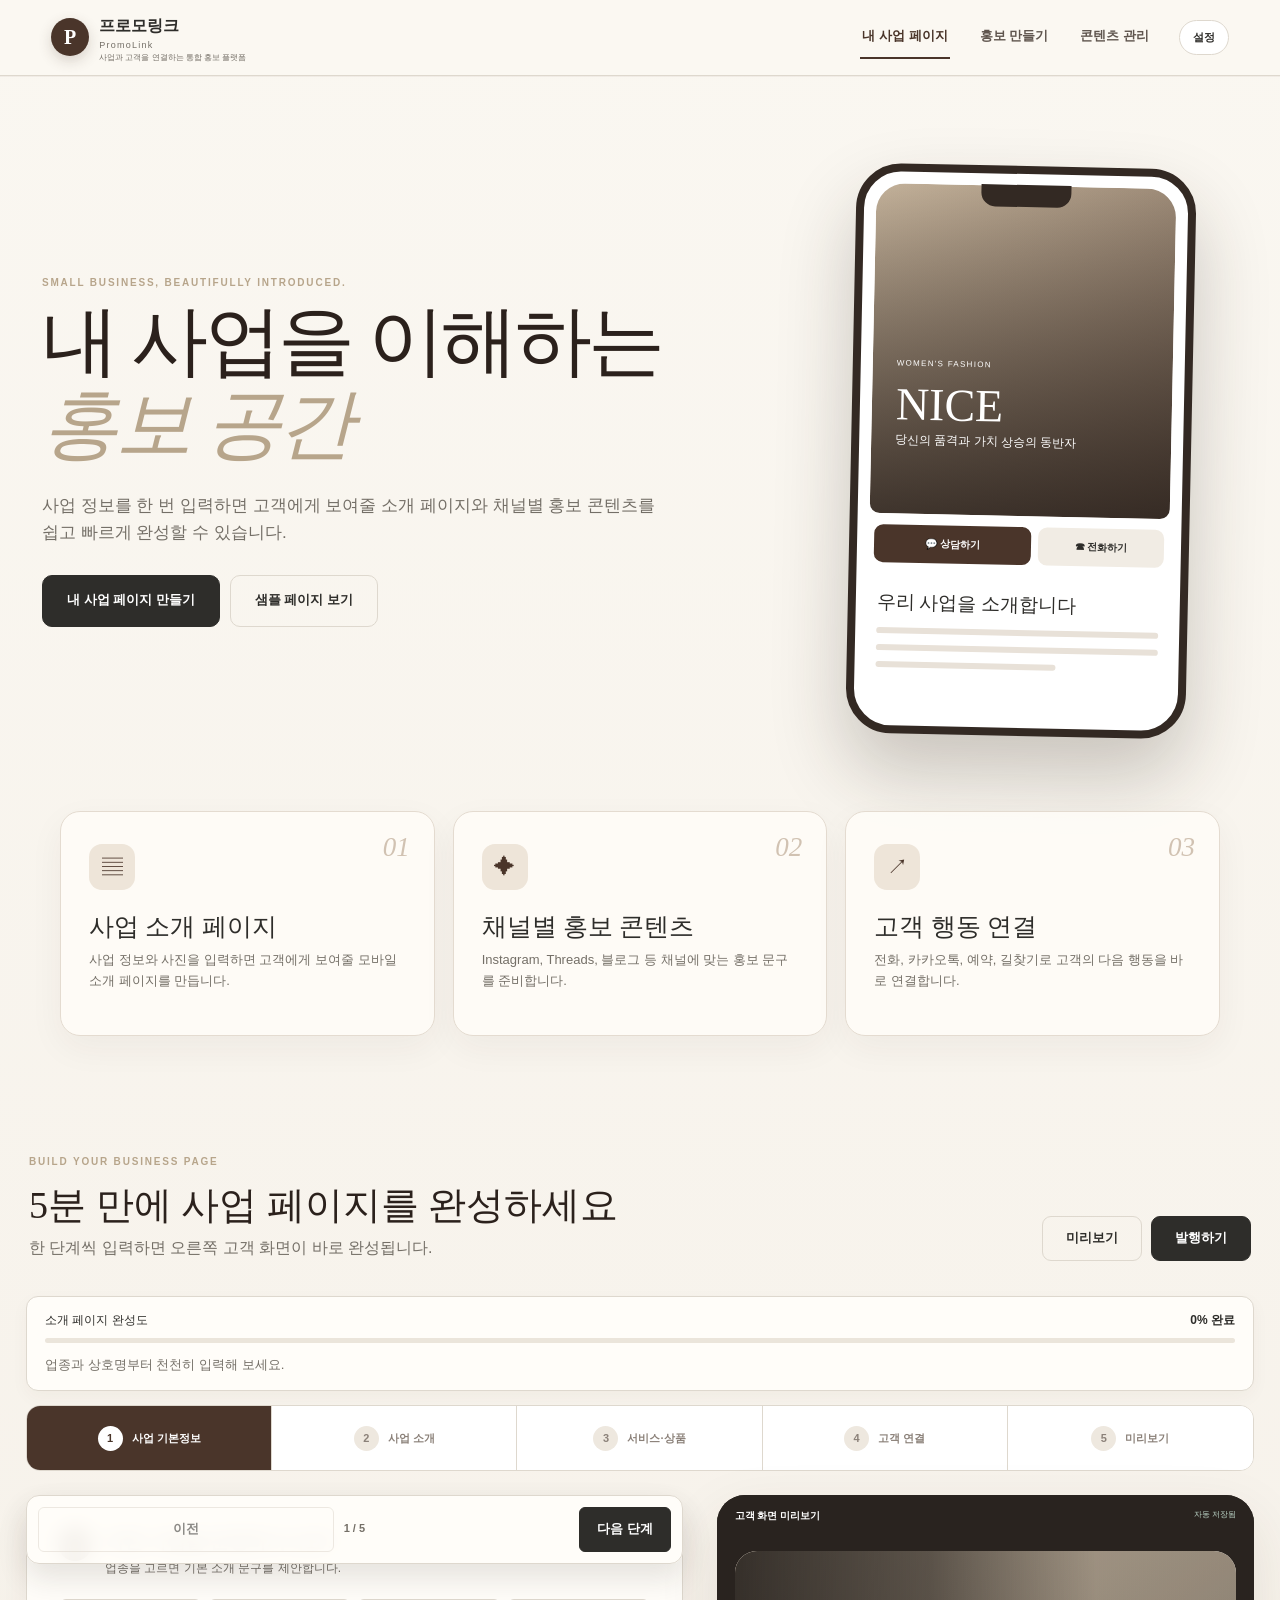
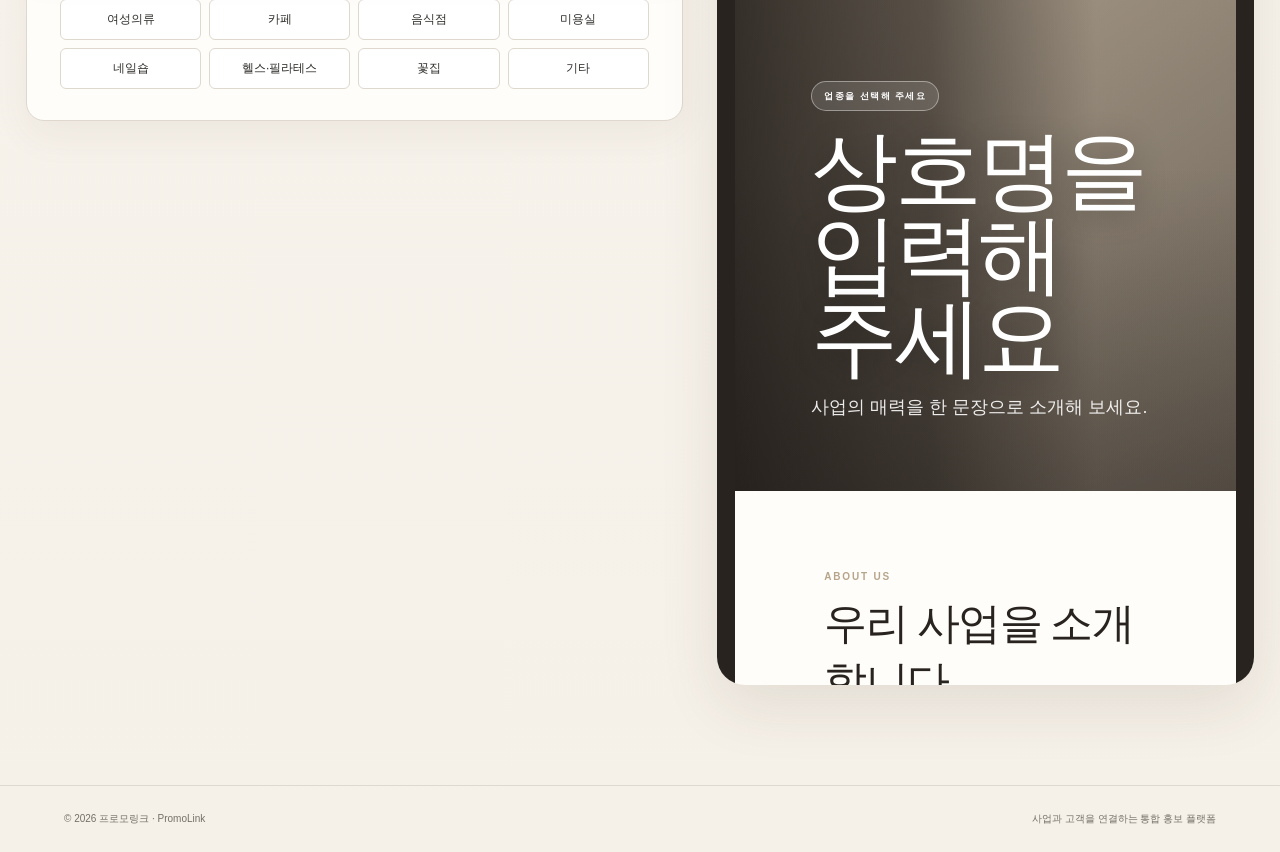
==== commit 86c1b033: "프로모링크 직접 수정본 v3" ====
--- a/nice-ph-new/index.html
+++ b/nice-ph-new/index.html
@@ -150,16 +150,14 @@
                 <span id="publicTop"></span><div class="preview-hero-image placeholder" id="previewHeroImage"></div><div class="hero-shade"></div>
                 <div class="preview-hero-content"><span id="previewIndustry">업종을 선택해 주세요</span><h2 id="previewName">상호명을 입력해 주세요</h2><p id="previewTagline">사업의 매력을 한 문장으로 소개해 보세요.</p></div>
               </section>
-              <section class="quick-connect" id="previewCtaSection" hidden>
-                <div class="quick-connect-heading"><div><p class="preview-kicker">QUICK CONNECT</p><h3>원하는 방법으로 바로 연결하세요</h3></div><span id="actionCountBadge">0개의 연결</span></div>
-                <div class="cta-buttons" id="previewCtas"></div>
-              </section>
-              <section class="preview-section" id="previewAbout"><p class="preview-kicker">ABOUT US</p><h3>우리 사업을 소개합니다</h3><p class="preline" id="previewDescription"></p></section>
+              <section class="quick-connect" id="previewCtaSection" hidden><div class="quick-connect-head"><div><p class="preview-kicker">QUICK CONNECT</p><h3>원하는 방법으로 바로 연결하세요</h3></div><span id="actionCountBadge">0개의 연결</span></div><div class="cta-buttons" id="previewCtas"></div></section>
+              <section class="preview-section about-section" id="previewAbout"><p class="preview-kicker">ABOUT US</p><h3>우리 사업을 소개합니다</h3><p class="preline" id="previewDescription"></p></section>
               <section class="preview-gallery" id="previewGallery" hidden></section>
               <section class="preview-section" id="previewProductsSection"><p class="preview-kicker">PRODUCTS &amp; SERVICES</p><h3>주요 상품 및 서비스</h3><div class="product-cards" id="previewProductCards"></div></section>
               <section class="preview-section" id="previewStrengthsSection"><p class="preview-kicker">WHY CHOOSE US</p><h3>우리의 특별한 강점</h3><div class="strength-list" id="previewStrengths"></div></section>
               <section class="preview-section news-section" id="previewNewsSection"><p class="preview-kicker">NEWS</p><div class="title-row"><h3>새로운 소식</h3><button type="button" class="text-button" id="openBoard">소식 더 보기 →</button></div><div class="post-cards" id="previewPostCards"></div></section>
               <section class="preview-section" id="previewInfoSection"><p class="preview-kicker">INFORMATION</p><h3>이용 안내</h3><div class="info-list" id="previewInfo"></div></section>
+              
               <footer class="customer-footer">
                 <div class="footer-main">
                   <div class="footer-identity"><div class="footer-logo" id="previewFooterLogo"><span class="footer-logo-mark">P</span></div><div><strong id="previewFooterName">업체명</strong><p id="previewFooterTagline">내 사업을 필요한 고객에게 연결합니다</p></div></div>
--- a/nice-ph-new/style.css
+++ b/nice-ph-new/style.css
@@ -87,48 +87,54 @@
 }
 
 
-/* PromoLink customer page refinement v2 */
-:root{--warm-black:#24211e;--warm-paper:#fffdf9;--soft-beige:#f3eee6;--accent-brown:#5a4032;--accent-gold:#c6a77e}
-.landing-preview{color:#2b2926;background:var(--warm-paper)}
-.preview-hero{min-height:560px;align-items:center;overflow:hidden}
-.preview-hero-image{background-position:center 24%}
-.hero-shade{background:linear-gradient(90deg,rgba(20,17,15,.82) 0%,rgba(20,17,15,.58) 42%,rgba(20,17,15,.08) 76%),linear-gradient(0deg,rgba(0,0,0,.34),transparent 55%)}
-.preview-hero-content{max-width:720px;padding:64px clamp(34px,6vw,84px)}
-.preview-hero-content>span{display:inline-flex;padding:7px 11px;border:1px solid rgba(255,255,255,.42);border-radius:999px;background:rgba(255,255,255,.1);backdrop-filter:blur(8px);font-size:9px;font-weight:900;letter-spacing:.16em}
-.preview-hero-content h2{max-width:680px;margin:18px 0 10px;font:normal clamp(52px,7vw,92px)/.98 Georgia,serif;letter-spacing:-.045em;text-shadow:0 4px 30px rgba(0,0,0,.28)}
-.preview-hero-content p{max-width:560px;margin:0;color:rgba(255,255,255,.9);font-size:clamp(14px,1.6vw,19px);line-height:1.7}
-.quick-connect{position:relative;z-index:4;margin:-42px clamp(20px,5vw,70px) 0;padding:26px;border:1px solid rgba(76,58,46,.12);border-radius:24px;background:rgba(255,253,249,.96);box-shadow:0 24px 55px rgba(48,35,27,.16);backdrop-filter:blur(18px)}
-.quick-connect-heading{display:flex;align-items:flex-end;justify-content:space-between;gap:20px;margin-bottom:18px}
-.quick-connect-heading h3{margin:0;font:normal clamp(24px,3vw,35px) Georgia,serif;letter-spacing:-.025em}
-.quick-connect-heading .preview-kicker{margin-bottom:5px}.quick-connect-heading>span{padding:7px 11px;border-radius:999px;background:#eee6db;color:#766454;font-size:10px;font-weight:900;white-space:nowrap}
-.quick-connect .cta-buttons{display:grid;grid-template-columns:repeat(2,minmax(0,1fr));gap:10px}
-.action-button{position:relative;display:flex;align-items:center;gap:13px;min-width:0;min-height:70px;padding:11px 14px;border:1px solid #ebe4da;border-radius:15px;background:#fff!important;color:#292724!important;box-shadow:0 8px 18px rgba(54,43,35,.045);overflow:hidden;text-align:left}
-.action-button:hover{border-color:#d4c7b7;box-shadow:0 13px 25px rgba(54,43,35,.10);filter:none;transform:translateY(-2px)}
-.action-button.is-primary{grid-column:1/-1;min-height:80px;border-color:#2d2925;background:linear-gradient(135deg,#2a2723,#4f4036)!important;color:#fff!important;box-shadow:0 14px 30px rgba(41,32,27,.2)}
-.action-button .brand-icon{display:grid;place-items:center;flex:0 0 45px;width:45px;height:45px;padding:0;border-radius:13px;background:#eee9e1;color:#2d2925;font:900 11px/1 Arial,sans-serif;letter-spacing:-.04em;box-shadow:none}
-.action-button.is-primary .brand-icon{box-shadow:0 5px 15px rgba(0,0,0,.14)}
-.action-copy{display:flex;min-width:0;flex:1;flex-direction:column;gap:2px}.action-copy strong{overflow:hidden;text-overflow:ellipsis;white-space:nowrap;font-size:13px}.action-copy small{color:#8b837a;font-size:9px;font-weight:600}.action-button.is-primary .action-copy small{color:rgba(255,255,255,.62)}
-.action-arrow{display:grid;place-items:center;flex:0 0 28px;width:28px;height:28px;border-radius:50%;background:#f1ece5;color:#5b5048;font-size:13px}.action-button.is-primary .action-arrow{background:rgba(255,255,255,.13);color:#fff}
-.brand-icon.brand-kakao,.brand-icon.brand-kakaochannel{background:#fee500!important;color:#191919!important;font-size:9px}
-.brand-icon.brand-navermap,.brand-icon.brand-naverbooking,.brand-icon.brand-smartstore,.brand-icon.brand-blog{background:#03c75a!important;color:#fff!important;font-size:18px}
-.brand-icon.brand-instagram{background:radial-gradient(circle at 30% 105%,#ffd600 0 18%,#ff7a00 28%,#ff0169 52%,#d300c5 72%,#7638fa 100%)!important;color:#fff!important;font-size:12px}
-.brand-icon.brand-threads,.brand-icon.brand-x{background:#111!important;color:#fff!important;font-size:17px}
-.brand-icon.brand-facebook{background:#1877f2!important;color:#fff!important;font:bold 23px Georgia}
-.brand-icon.brand-youtube{background:#ff0033!important;color:#fff!important;font-size:18px}
-.brand-icon.brand-coupang{background:linear-gradient(135deg,#e53238,#f9a01b,#00a650,#0074c8)!important;color:#fff!important;font-size:17px}
-.brand-icon.brand-phone{background:#28a66a!important;color:#fff!important}.brand-icon.brand-sms{background:#3478f6!important;color:#fff!important}.brand-icon.brand-email{background:#745d4c!important;color:#fff!important}.brand-icon.brand-map{background:#ea4335!important;color:#fff!important}.brand-icon.brand-showroom{background:#e74182!important;color:#fff!important;font-size:17px}.brand-icon.brand-ownmall{background:#4f453e!important;color:#fff!important;font-size:17px}.brand-icon.brand-inquiry{background:#8d6edb!important;color:#fff!important}
-.preview-section{padding:76px clamp(34px,7vw,96px)}
-.preview-section h3{font-size:clamp(29px,4vw,43px);letter-spacing:-.035em}.preview-section .preline{max-width:760px;font-size:15px;line-height:1.95}
-.preview-gallery{padding:12px clamp(22px,5vw,70px) 66px;gap:16px;background:#faf7f2}.preview-gallery figure{display:grid;place-items:center;min-height:300px;border-radius:18px;background:#fff;box-shadow:0 10px 30px rgba(44,35,29,.07)}.preview-gallery img{max-height:460px;object-fit:contain!important}.preview-gallery .fit-cover img{height:420px;object-fit:cover!important}.preview-gallery figure:only-child{grid-column:1/-1}
-.product-cards{gap:18px}.product-card{border:0;border-radius:16px;box-shadow:0 10px 28px rgba(48,38,31,.08)}.product-image.fit-cover img,.product-image.fit-contain img{height:240px}.product-body{padding:18px}.product-body h4{font-size:15px}.product-body p{min-height:42px;line-height:1.6}.product-body strong{display:inline-block;margin-top:12px;color:#583f31}
-.strength-list{gap:0;border-top:1px solid #e7dfd5;border-bottom:1px solid #e7dfd5}.strength-item{padding:24px 12px}.strength-item span{color:#b99a76;font:italic 25px Georgia}.strength-item p{font-size:14px}
-.preview-info-card{background:#fff}
-.info-list{display:grid;grid-template-columns:repeat(3,minmax(0,1fr));gap:10px}.info-row{display:block;padding:20px;border:1px solid #ece5db;border-radius:14px;background:#fff}.info-row strong{display:block;margin-bottom:7px;color:#a78664;font-size:9px;letter-spacing:.12em}.info-row span{font-size:13px}
-.customer-footer{padding:56px clamp(28px,6vw,80px) 28px}.customer-footer .footer-main{justify-content:space-between}.footer-logo-mark{background:#fff}.footer-actions:empty{display:none}
-body.preview-mode .quick-connect,body.published-mode .quick-connect{max-width:1200px;margin:-52px auto 0}
+/* ===== PromoLink customer page redesign v3 — verified ===== */
+.landing-preview{background:#fbf8f3;color:#28231f}
+.preview-hero{min-height:540px;overflow:hidden}
+.preview-hero-image{background-position:center 22%}
+.hero-shade{background:linear-gradient(90deg,rgba(22,18,16,.82) 0%,rgba(22,18,16,.58) 39%,rgba(22,18,16,.12) 72%),linear-gradient(0deg,rgba(16,13,11,.28),transparent 60%)}
+.preview-hero-content{max-width:680px;padding:68px clamp(32px,6vw,82px)}
+.preview-hero-content>span{display:inline-flex;padding:7px 12px;border:1px solid rgba(255,255,255,.4);border-radius:999px;background:rgba(255,255,255,.12);font-size:9px;font-weight:900;letter-spacing:.16em;backdrop-filter:blur(8px)}
+.preview-hero-content h2{margin:18px 0 12px;max-width:640px;font:normal clamp(52px,6.8vw,88px)/.96 Georgia,serif;letter-spacing:-.045em;text-shadow:0 5px 30px rgba(0,0,0,.28)}
+.preview-hero-content p{max-width:560px;margin:0;color:rgba(255,255,255,.9);font-size:clamp(14px,1.5vw,18px);line-height:1.75}
+.hero-actions{display:none!important}
+.quick-connect{position:relative;z-index:6;margin:-50px clamp(22px,5.5vw,76px) 0;padding:27px;border:1px solid #eadfd1;border-radius:25px;background:rgba(255,253,249,.98);box-shadow:0 24px 60px rgba(52,39,30,.18);backdrop-filter:blur(18px)}
+.quick-connect-head{display:flex;align-items:flex-end;justify-content:space-between;gap:20px;margin-bottom:18px}
+.quick-connect-head h3{margin:0;font:normal clamp(25px,3vw,36px) Georgia,serif;letter-spacing:-.03em}
+.quick-connect-head .preview-kicker{margin-bottom:5px}
+.quick-connect-head>span{padding:7px 11px;border-radius:999px;background:#efe6db;color:#705f52;font-size:10px;font-weight:900;white-space:nowrap}
+.quick-connect .cta-buttons{display:grid;grid-template-columns:repeat(2,minmax(0,1fr));gap:11px}
+.action-button{position:relative;display:flex;align-items:center;gap:13px;min-width:0;min-height:72px;padding:11px 14px;border:1px solid #e7ded3;border-radius:16px;background:#fff!important;color:#292521!important;box-shadow:0 8px 20px rgba(54,43,35,.055);overflow:hidden;text-align:left}
+.action-button:hover{border-color:#cdbdac;box-shadow:0 14px 28px rgba(54,43,35,.12);filter:none;transform:translateY(-2px)}
+.action-button.is-primary{grid-column:1/-1;min-height:82px;border-color:#2a2521;background:linear-gradient(135deg,#24201d,#4b3b31)!important;color:#fff!important;box-shadow:0 15px 34px rgba(42,31,24,.22)}
+.action-button .brand-icon{display:grid;place-items:center;flex:0 0 48px;width:48px;height:48px;padding:0;border-radius:14px;overflow:hidden;background:transparent!important;color:inherit;box-shadow:0 6px 15px rgba(40,31,25,.13)}
+.action-button .brand-icon>svg{display:block;width:100%;height:100%}
+.action-button .generic-action-icon{display:grid;place-items:center;width:100%;height:100%;border-radius:14px;background:#eee8df;color:#342f2b}
+.action-button .generic-action-icon .svg-icon{width:23px;height:23px}
+.action-copy{display:flex;min-width:0;flex:1;flex-direction:column;gap:2px}
+.action-copy strong{overflow:hidden;text-overflow:ellipsis;white-space:nowrap;font-size:13px}
+.action-copy small{color:#8c8177;font-size:9px;font-weight:600}
+.action-button.is-primary .action-copy small{color:rgba(255,255,255,.66)}
+.action-arrow{display:grid;place-items:center;flex:0 0 30px;width:30px;height:30px;border-radius:50%;background:#f1ebe4;color:#60564f;font-size:14px}
+.action-button.is-primary .action-arrow{background:rgba(255,255,255,.13);color:#fff}
+.preview-section{padding:78px clamp(34px,7vw,98px)}
+.preview-section h3{font-size:clamp(29px,4vw,43px);letter-spacing:-.035em}
+.preview-section .preline{max-width:780px;font-size:15px;line-height:2}
+.about-section{background:#fffdf9}
+.preview-gallery{padding:18px clamp(25px,6vw,84px) 72px;gap:18px;background:#fffdf9}
+.preview-gallery figure{display:grid;place-items:center;min-height:290px;border:1px solid #eee4d9;border-radius:20px;background:#fff;box-shadow:0 12px 35px rgba(48,38,31,.07);overflow:hidden}
+.preview-gallery img{width:100%;max-height:430px;object-fit:contain!important}
+.preview-gallery .fit-cover img{height:400px;object-fit:cover!important}
+.preview-gallery figure:only-child{grid-column:1/-1}
+.product-cards{gap:18px}.product-card{border:1px solid #ece3d9;border-radius:18px;background:#fff;box-shadow:0 12px 30px rgba(48,38,31,.08);overflow:hidden}.product-image.fit-cover img,.product-image.fit-contain img{height:245px}.product-body{padding:18px}.product-body h4{font-size:15px}.product-body p{min-height:42px;line-height:1.65}.product-body strong{display:inline-block;margin-top:12px;color:#5b4031}
+.strength-list{gap:0;border-top:1px solid #e5dcd1;border-bottom:1px solid #e5dcd1}.strength-item{padding:26px 14px}.strength-item span{color:#b69370;font:italic 26px Georgia}.strength-item p{font-size:14px}
+.info-list{display:grid;grid-template-columns:repeat(3,minmax(0,1fr));gap:11px}.info-row{display:block;padding:20px;border:1px solid #e9dfd4;border-radius:15px;background:#fff}.info-row strong{display:block;margin-bottom:7px;color:#a48364;font-size:9px;letter-spacing:.12em}.info-row span{font-size:13px}
+.customer-footer{padding:56px clamp(28px,6vw,80px) 28px}.customer-footer .footer-main{justify-content:space-between}.footer-actions:empty{display:none}
+body.preview-mode .quick-connect,body.published-mode .quick-connect{max-width:1180px;margin:-54px auto 0}
 body.preview-mode .preview-section,body.published-mode .preview-section{max-width:none}
+/* visual deployment marker, intentionally subtle */
+.customer-footer .made-with::after{content:" · UI v3";opacity:.55}
 @media(max-width:700px){
-  .preview-hero{min-height:520px}.hero-shade{background:linear-gradient(0deg,rgba(19,16,14,.82),rgba(19,16,14,.13) 78%)}.preview-hero-content{align-self:flex-end;padding:45px 22px 68px}.preview-hero-content h2{font-size:50px}.preview-hero-content p{font-size:14px}
-  .quick-connect{margin:-34px 14px 0;padding:18px;border-radius:19px}.quick-connect-heading{align-items:flex-start}.quick-connect-heading>span{display:none}.quick-connect-heading h3{font-size:24px}.quick-connect .cta-buttons{grid-template-columns:1fr 1fr;gap:8px}.action-button{min-height:65px;padding:9px}.action-button.is-primary{min-height:72px}.action-button .brand-icon{flex-basis:39px;width:39px;height:39px;border-radius:11px}.action-copy small{display:none}.action-copy strong{font-size:11px}.action-arrow{display:none}
-  .preview-section{padding:58px 22px}.preview-gallery{grid-template-columns:1fr;padding:10px 14px 48px}.preview-gallery .fit-cover img{height:330px}.preview-gallery img{max-height:380px}.product-cards{grid-template-columns:1fr}.product-image.fit-cover img,.product-image.fit-contain img{height:330px}.info-list{grid-template-columns:1fr}.strength-list{grid-template-columns:1fr}.strength-item{border-bottom:1px solid #e7dfd5}.strength-item:last-child{border-bottom:0}
+  .preview-hero{min-height:520px}.hero-shade{background:linear-gradient(0deg,rgba(19,16,14,.84),rgba(19,16,14,.13) 78%)}.preview-hero-content{align-self:flex-end;padding:45px 22px 74px}.preview-hero-content h2{font-size:50px}.preview-hero-content p{font-size:14px}
+  .quick-connect{margin:-36px 14px 0;padding:18px;border-radius:20px}.quick-connect-head{align-items:flex-start}.quick-connect-head>span{display:none}.quick-connect-head h3{font-size:24px}.quick-connect .cta-buttons{grid-template-columns:1fr 1fr;gap:8px}.action-button{min-height:66px;padding:9px}.action-button.is-primary{min-height:74px}.action-button .brand-icon{flex-basis:41px;width:41px;height:41px;border-radius:12px}.action-copy small{display:none}.action-copy strong{font-size:11px}.action-arrow{display:none}
+  .preview-section{padding:58px 22px}.preview-gallery{grid-template-columns:1fr;padding:12px 14px 50px}.preview-gallery .fit-cover img{height:330px}.preview-gallery img{max-height:380px}.product-cards{grid-template-columns:1fr}.product-image.fit-cover img,.product-image.fit-contain img{height:330px}.info-list{grid-template-columns:1fr}.strength-list{grid-template-columns:1fr}.strength-item{border-bottom:1px solid #e5dcd1}.strength-item:last-child{border-bottom:0}
 }
